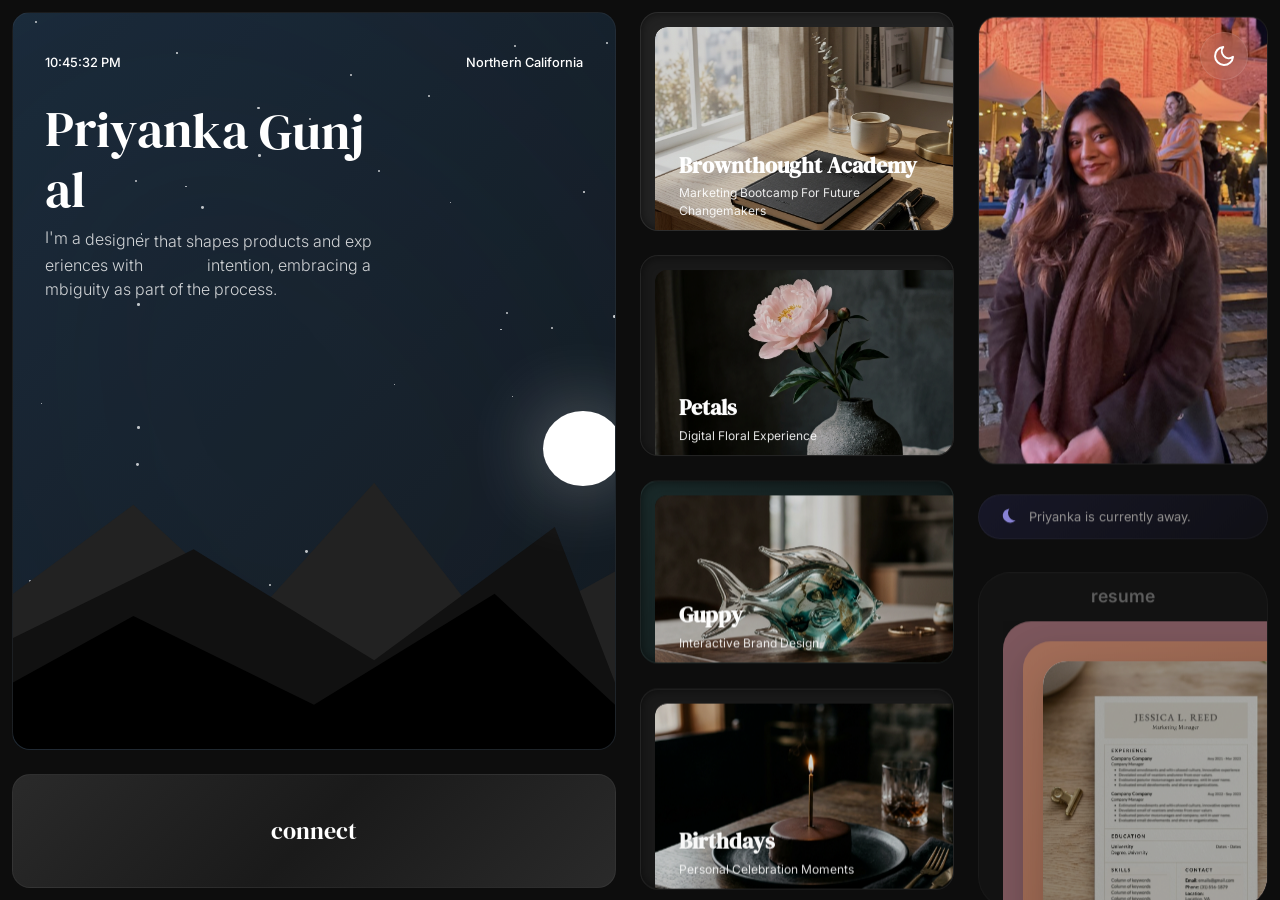
==== index.html @ b31a7aa4 "feat: redesign about and project pages with dynamic content and improved layout styling" ====
<!doctype html>
<html lang="en">
  <head>
    <meta charset="UTF-8" />
    <meta name="viewport" content="width=device-width, initial-scale=1.0" />
    <title>Priyanka Gunjal | Designer</title>
    <meta
      name="description"
      content="Personal portfolio of Priyanka Gunjal, a designer shaping products and experiences with intention."
    />
    <link rel="preconnect" href="https://fonts.googleapis.com" />
    <link rel="preconnect" href="https://fonts.gstatic.com" crossorigin />
    <link
      href="https://fonts.googleapis.com/css2?family=DM+Serif+Display&family=Inter:wght@300;400;500&display=swap"
      rel="stylesheet"
    />
    <link rel="stylesheet" href="style.css" />
  </head>
  <body>
    <div id="card-follower" class="card-follower"></div>

    <button class="theme-toggle" id="theme-toggle" aria-label="Toggle theme">
      <svg
        class="theme-icon-light"
        viewBox="0 0 24 24"
        width="24"
        height="24"
        stroke="currentColor"
        stroke-width="2"
        fill="none"
        stroke-linecap="round"
        stroke-linejoin="round"
      >
        <circle cx="12" cy="12" r="5"></circle>
        <line x1="12" y1="1" x2="12" y2="3"></line>
        <line x1="12" y1="21" x2="12" y2="23"></line>
        <line x1="4.22" y1="4.22" x2="5.64" y2="5.64"></line>
        <line x1="18.36" y1="18.36" x2="19.78" y2="19.78"></line>
        <line x1="1" y1="12" x2="3" y2="12"></line>
        <line x1="21" y1="12" x2="23" y2="12"></line>
        <line x1="4.22" y1="19.78" x2="5.64" y2="18.36"></line>
        <line x1="18.36" y1="5.64" x2="19.78" y2="4.22"></line>
      </svg>
      <svg
        class="theme-icon-dark"
        viewBox="0 0 24 24"
        width="24"
        height="24"
        stroke="currentColor"
        stroke-width="2"
        fill="none"
        stroke-linecap="round"
        stroke-linejoin="round"
      >
        <path d="M21 12.79A9 9 0 1 1 11.21 3 7 7 0 0 0 21 12.79z"></path>
      </svg>
    </button>

    <main class="container">
      <div class="portfolio-grid">
        <!-- Column 1: Hero & Connect -->
        <div class="column col-left">
          <div class="grid-card hero-card">
            <a href="about.html" class="full-card-overlay"></a>
            <div class="hero-top">
              <span id="live-clock" class="clock">00:00:00 AM</span>
              <span class="location">Northern California</span>
            </div>
            <div class="hero-body">
              <h1 class="name">Priyanka Gunjal</h1>
              <p class="tagline">
                I'm a designer that shapes products and experiences with
                intention, embracing ambiguity as part of the process.
              </p>
            </div>
            <div class="bt-starry-bg hero-stars-container"></div>
            <div class="hero-celestial"></div>
            <div class="hero-mountains">
              <svg viewBox="0 0 500 150" preserveAspectRatio="none">
                <!-- Back Layer -->
                <path class="mtn-layer mtn-back" d="M0,150 L0,80 L100,40 L200,90 L300,30 L400,100 L500,70 L500,150 Z" />
                <!-- Mid Layer -->
                <path class="mtn-layer mtn-mid" d="M0,150 L0,100 L150,60 L300,110 L450,50 L500,120 L500,150 Z" />
                <!-- Front Layer -->
                <path class="mtn-layer mtn-front" d="M0,150 L0,120 L100,90 L250,130 L400,80 L500,130 L500,150 Z" />
              </svg>
            </div>
          </div>
          <div class="grid-card connect-card">
            <a
              href="https://www.linkedin.com/in/priyanka"
              target="_blank"
              class="connect-inner"
            >
              <span class="connect-label">connect</span>
              <span
                class="connect-handle"
                data-text="linkedin.com/in/priyanka"
              ></span>
            </a>
          </div>
        </div>

        <!-- Column 2: Project Stack -->
        <div class="column col-mid">
          <div class="grid-card project-card brownthought">
            <a
              href="project.html?id=brownthought"
              class="full-card-overlay"
            ></a>
            <div class="bt-starry-bg"></div>
            <div class="bt-header">Brownthought &rarr;</div>
            <div class="bt-content-layer">
              <img
                src="brownthought_project_1777626039771.png"
                alt="Brownthought"
                class="bt-bg-img"
              />
              <div class="bt-main-box">
                <h2>Brownthought Academy</h2>
                <p>Marketing Bootcamp For Future Changemakers</p>
              </div>
            </div>
          </div>
          <div class="grid-card project-card petals">
            <a
              href="project.html?id=petals"
              class="full-card-overlay"
            ></a>
            <div class="petals-container"></div>
            <div class="bt-header">Petals &rarr;</div>
            <div class="bt-content-layer">
              <img
                src="petals_project_1777625690194.png"
                alt="Petals"
                class="bt-bg-img"
              />
              <div class="bt-main-box">
                <h2>Petals</h2>
                <p>Digital Floral Experience</p>
              </div>
            </div>
          </div>
          <div class="grid-card project-card guppy">
            <a
              href="project.html?id=guppy"
              class="full-card-overlay"
            ></a>
            <div class="bubbles-container"></div>
            <div class="bt-header">Guppy &rarr;</div>
            <div class="bt-content-layer">
              <img
                src="guppy_project_1777625717114.png"
                alt="Guppy"
                class="bt-bg-img"
              />
              <div class="bt-main-box">
                <h2>Guppy</h2>
                <p>Interactive Brand Design</p>
              </div>
            </div>
          </div>
          <div class="grid-card project-card birthdays">
            <a
              href="project.html?id=birthdays"
              class="full-card-overlay"
            ></a>
            <div class="bt-header">Birthdays &rarr;</div>
            <div class="bt-content-layer">
              <img
                src="birthday_project_1777625620296.png"
                alt="Birthdays"
                class="bt-bg-img"
              />
              <div class="bt-main-box">
                <h2>Birthdays</h2>
                <p>Personal Celebration Moments</p>
              </div>
            </div>
          </div>
        </div>

        <!-- Column 3: Image, Status, Resume -->
        <div class="column col-right">
          <div class="grid-card image-card">
            <img
              src="images/portrait.png"
              alt="Scenic View"
              class="scenic-img"
            />
          </div>
          <div class="grid-card status-card">
            <a href="mailto:example@gmail.com" class="full-card-overlay"></a>
            <div class="status-content">
              <span class="status-icon">
                <svg
                  viewBox="0 0 24 24"
                  width="20"
                  height="20"
                  fill="currentColor"
                >
                  <path
                    d="M12 3c.132 0 .263 0 .393.007a9 9 0 0 0 7.5 13.923 9 9 0 0 1-15.35-6.93A9 9 0 0 1 12 3z"
                  />
                </svg>
              </span>
              <div class="status-text-container">
                <span class="status-base">Priyanka is currently away.</span>
                <span class="status-reveal" data-text="Leave a message?"></span>
              </div>
            </div>
          </div>
          <div class="grid-card resume-card">
            <a
              href="resume.pdf"
              download="Priyanka_Resume.pdf"
              class="full-card-overlay"
            ></a>
            <div class="resume-header">
              <span class="resume-label"></span>
            </div>
            <div class="resume-stack">
              <div class="resume-layer layer-bg-1"></div>
              <div class="resume-layer layer-bg-2"></div>
              <div class="resume-layer layer-top">
                <img src="images/resume.png" alt="Resume" class="resume-img" />
              </div>
            </div>
          </div>
        </div>
      </div>
    </main>

    <!-- GSAP for animations -->
    <script src="https://cdnjs.cloudflare.com/ajax/libs/gsap/3.12.5/gsap.min.js"></script>
    <script src="script.js"></script>
  </body>
</html>
---- style.css ----
:root {
  --bg-color: #0d0d0d;
  --text-color: #f0ede6;
  --text-dark: #f0ede6;
  --accent-color: #d4b5b0;
  --card-bg: #161616;
  --font-serif: "DM Serif Display", serif;
  --font-sans: "Inter", sans-serif;
  --radius: 18px;
  --transition: all 0.4s cubic-bezier(0.23, 1, 0.32, 1);
  --gap: 1.5rem; /* Increased spacing */
  /* Dark Theme Hero Gradient (Architectural Deep Tones) */
  --hero-gradient: linear-gradient(
    135deg,
    #1b263b 0%,
    #0d1b2a 50%,
    #1b263b 100%
  );
}

body.light-theme {
  --bg-color: #ffffff;
  --text-color: #1a1a1a;
  --text-dark: #1a1a1a;
  --card-bg: #f8f8fa;
  --accent-color: #f2a17b;
  /* Light Theme Hero Gradient (Rose to Peach to Sand) */
  --hero-gradient: linear-gradient(
    135deg,
    #bc8e8e 0%,
    #f2a17b 50%,
    #f4d0a4 100%
  );
}

* {
  margin: 0;
  padding: 0;
  box-sizing: border-box;
}

body {
  background-color: var(--bg-color);
  color: var(--text-dark);
  font-family: var(--font-sans);
  line-height: 1.5;
  overflow: hidden;
  -webkit-font-smoothing: antialiased;
  height: 100vh;
  width: 100vw;
}

a {
  color: inherit;
  text-decoration: none;
}

.container {
  padding: 0.75rem; /* Reduced from 1rem */
  height: 100vh;
  width: 100vw;
  display: flex;
  justify-content: center;
  align-items: center;
  overflow: hidden;
}

/* Portfolio Grid */
.portfolio-grid {
  display: grid;
  grid-template-columns: 50fr 26fr 24fr; /* Optimized: 48% | 28% | 24% */
  gap: var(--gap);
  width: 100%;
  height: 100%;
}

.column {
  display: flex;
  flex-direction: column;
  gap: var(--gap);
  height: 100%;
  min-height: 0;
}

/* Grid Cards */
.grid-card {
  background-color: var(--card-bg);
  border-radius: var(--radius);
  overflow: hidden;
  position: relative;
  border: 1px solid rgba(255, 255, 255, 0.05);
  min-height: 0;
  transition:
    background-color 0.4s ease,
    border-color 0.4s ease;
  cursor: pointer; /* Signal interactivity by default */
}

body.light-theme .grid-card {
  border: 1px solid rgba(0, 0, 0, 0.05);
  box-shadow:
    0 20px 40px rgba(0, 0, 0, 0.04),
    0 1px 3px rgba(0, 0, 0, 0.02);
}

body.light-theme .connect-card {
  background: #2d3748 !important; /* Distinct dark architectural slate */
  border: 1px solid rgba(0, 0, 0, 0.05);
  box-shadow:
    0 20px 40px rgba(0, 0, 0, 0.1),
    0 1px 3px rgba(0, 0, 0, 0.05);
}

body.light-theme .connect-label,
body.light-theme .connect-handle {
  color: white; /* Contrast for the dark slate */
}

/* Column Left */
.col-left {
  display: grid;
  grid-template-rows: 5.2fr 0.8fr; /* Card 2 is now much sleeker */
}

.hero-card {
  background: linear-gradient(135deg, #1a2a3a 0%, #0d0d0d 50%, #1a2a3a 100%);
  background-size: 300% 300%;
  background-position: 0% 0%;
  position: relative;
  overflow: hidden;
  display: flex;
  flex-direction: column;
  justify-content: flex-start;
  color: white;
  transition: background-color 0.4s ease; /* Removed transform transition */
}

.hero-top {
  padding: 2.5rem 2rem 0 2rem;
}

.hero-body {
  padding: 2rem 2rem 2.5rem 2rem;
  position: relative;
  z-index: 20; /* Above mountains and stars */
  max-width: 65%; /* Ensure space for celestial body on the right */
}

.hero-card {
  cursor: default; /* Information only, not a link */
}

/* Advanced 6-Keyframe Smog Motion */
.hero-card::after {
  content: "";
  position: absolute;
  inset: -60%;
  background:
    radial-gradient(circle at 40% 40%, rgba(44, 62, 80, 0.2), transparent 50%),
    radial-gradient(circle at 60% 60%, rgba(52, 73, 94, 0.15), transparent 40%),
    radial-gradient(circle at 30% 70%, rgba(30, 60, 90, 0.1), transparent 50%);
  filter: blur(70px);
  opacity: 0.4;
  transition: opacity 1.2s ease;
  animation: advancedDrift 18s infinite linear;
  pointer-events: none;
  z-index: 0;
}

.hero-card:hover::after {
  opacity: 0.8;
}

/* ─── Hero Mountains ────────────────────────────────── */
.hero-mountains {
  position: absolute;
  bottom: 0 !important;
  left: 0;
  width: 100%;
  height: 48%;
  z-index: 50 !important; /* Above stars, below celestial */
  pointer-events: none;
  overflow: hidden;
  margin: 0;
  padding: 0;
}

.hero-mountains svg {
  width: 100%;
  height: 100%;
  display: block;
  margin: 0;
}

/* ─── Hero Celestial (Sun/Moon) ────────────────────── */
.hero-celestial {
  width: 80px;
  height: 80px;
  border-radius: 50%;
  position: absolute;
  right: -530px;
  top: 70px;
  background: #ff9f43 !important;
  box-shadow: 0 0 80px rgba(255, 159, 67, 0.8);
  transition: all 0.6s cubic-bezier(0.23, 1, 0.32, 1);
  z-index: 200 !important; /* Force to absolute top */
  pointer-events: none;
  display: block !important;
}

/* ─── Hero Stars (Dark Theme Only) ─────────────────── */
.hero-stars-container {
  opacity: 1 !important;
  z-index: 1; /* Background layer */
  transition: opacity 0.8s ease;
  pointer-events: none;
}

body.light-theme .hero-stars-container {
  opacity: 0 !important;
}

/* Force star dots to be visible in hero card */
.hero-card .star-dot {
  opacity: 0.8 !important;
  animation: smoothStarPulse var(--duration) infinite ease-in-out var(--delay) !important;
}

/* Moon state in Dark Theme (Default) */
body:not(.light-theme) .hero-celestial {
  background: #ffffff !important;
  box-shadow: 0 0 80px rgba(255, 255, 255, 0.4) !important;
}

/* Sun state in Light Theme */
body.light-theme .hero-celestial {
  background: #ff9f43;
  box-shadow: 0 0 40px rgba(255, 159, 67, 0.6);
}

/* Dark Theme Mountain Colors (Solid to block stars) */
.mtn-back {
  fill: #222222;
  opacity: 1;
}
.mtn-mid {
  fill: #111111;
  opacity: 1;
}
.mtn-front {
  fill: #000000;
  opacity: 1;
}

/* Light Theme Mountain Colors (Solid) */
body.light-theme .mtn-back {
  fill: #c09e9e;
  opacity: 1;
}
body.light-theme .mtn-mid {
  fill: #8a5a5a;
  opacity: 1;
}
body.light-theme .mtn-front {
  fill: #4a2d2d;
  opacity: 1;
}

.hero-body {
  position: relative;
  z-index: 5; /* Above mountains */
}

@keyframes advancedDrift {
  0% {
    transform: translate(0, 0) rotate(0deg) scale(1);
  }
  16% {
    transform: translate(5%, -5%) rotate(2deg) scale(1.05);
  }
  33% {
    transform: translate(-3%, 7%) rotate(-1deg) scale(1.1);
  }
  50% {
    transform: translate(7%, 3%) rotate(4deg) scale(1.02);
  }
  66% {
    transform: translate(-5%, -2%) rotate(1deg) scale(1.08);
  }
  83% {
    transform: translate(2%, -8%) rotate(-3deg) scale(1.03);
  }
  100% {
    transform: translate(0, 0) rotate(0deg) scale(1);
  }
}

.hero-card > * {
  position: relative;
  z-index: 2;
}

.hero-top {
  display: flex;
  justify-content: space-between;
  font-size: 0.8rem; /* Reduced from 0.9rem */
  font-weight: 500;
}

.name {
  font-family: var(--font-serif);
  font-size: 3.2rem; /* Reduced from 4.5rem */
  line-height: 1.1;
  margin-bottom: 0.75rem;
  font-weight: 400;
}

.tagline {
  font-size: 1rem; /* Reduced from 1.2rem */
  max-width: 400px;
  opacity: 0.8;
  font-weight: 300;
}

.connect-card {
  background: linear-gradient(135deg, #2a2a2a 0%, #1a1a1a 50%, #2a2a2a 100%);
  position: relative;
  overflow: hidden;
  display: flex;
  align-items: center;
  justify-content: center;
  border: 1px solid rgba(255, 255, 255, 0.05);
  transition: background-color 0.4s ease;
}

.connect-inner {
  width: 100%;
  height: 100%;
  display: flex;
  align-items: center;
  justify-content: center;
  position: relative;
}

.connect-label {
  font-family: var(--font-serif);
  font-size: 1.5rem;
  color: white;
  transition:
    opacity 0.3s ease,
    transform 0.3s ease;
  position: absolute;
}

.connect-card:hover .connect-label {
  opacity: 0;
  transform: translateY(-10px);
}

.connect-handle {
  font-family: var(--font-sans);
  font-size: 0.95rem;
  color: #a29bfe; /* Lavender Blue for handle */
  letter-spacing: 0.02em;
  white-space: nowrap;
  overflow: hidden;
  border-right: 2px solid transparent; /* Typewriter cursor */
  opacity: 0;
  transition: opacity 0.3s ease;
}

.connect-card:hover .connect-handle {
  opacity: 1;
  border-right-color: #a29bfe;
}

/* Light Smog Layer for Card 2 */
.connect-card::after {
  content: "";
  position: absolute;
  inset: -60%;
  background:
    radial-gradient(
      circle at 40% 40%,
      rgba(212, 181, 176, 0.15),
      transparent 50%
    ),
    radial-gradient(
      circle at 60% 60%,
      rgba(240, 237, 230, 0.1),
      transparent 40%
    ),
    radial-gradient(
      circle at 30% 70%,
      rgba(255, 255, 255, 0.05),
      transparent 50%
    );
  filter: blur(60px);
  opacity: 0;
  transition: opacity 1s ease;
  animation: advancedDrift 15s infinite linear;
  pointer-events: none;
  z-index: 0;
}

.connect-card:hover::after {
  opacity: 1;
}

.connect-inner {
  font-size: 1.8rem; /* Reduced from 2.5rem */
  font-family: var(--font-serif);
  color: var(--text-color);
  width: 100%;
  height: 100%;
  display: flex;
  align-items: center;
  justify-content: center;
}

/* Column Mid */
.col-mid {
  display: grid;
  grid-template-rows: 1.2fr 1.1fr 1fr 1.1fr;
}

/* Unified Project Card Styles (Col Mid) */
.project-card {
  background: #222; /* More visible frame color */
  position: relative;
  overflow: hidden;
  cursor: pointer;
  perspective: 1000px;
  box-shadow: inset 0 0 10px rgba(0, 0, 0, 0.5); /* Define the edge of the frame */
}

.bt-starry-bg {
  position: absolute;
  inset: 0;
  z-index: 0;
  opacity: 0;
  transition: opacity 0.5s ease;
  overflow: hidden;
  pointer-events: none;
}

.project-card:hover .bt-starry-bg {
  opacity: 1;
}

/* Individual Star Dots (Generated by JS) */
.star-dot {
  position: absolute;
  background: #ffffff;
  border-radius: 50%;
  opacity: 0;
  filter: blur(0.2px); /* Slight softness for smoothness */
}

/* Smooth Blinking Animation - Only for Brownthought (Card 3) */
.brownthought:hover .star-dot {
  animation: smoothStarPulse var(--duration) infinite ease-in-out var(--delay);
}

@keyframes smoothStarPulse {
  0%,
  100% {
    opacity: 0.1;
    transform: scale(0.8);
  }
  50% {
    opacity: 1;
    transform: scale(1.1);
  }
}

.bt-header {
  position: absolute;
  top: 1rem;
  left: 1.25rem;
  font-size: 1rem;
  font-weight: 500;
  color: white;
  z-index: 1;
  transition: all 0.4s ease;
}

.bt-content-layer {
  position: absolute;
  inset: 0; /* Touch all edges initially */
  width: 100%;
  height: 100%;
  z-index: 2;
  transition: transform 0.6s cubic-bezier(0.23, 1, 0.32, 1);
  display: flex;
  flex-direction: column;
  justify-content: flex-end;
  align-items: flex-start;
  padding: 1.5rem;
  /* Specific Diagonal Radius: Reduced to match new global radius and offset */
  border-top-left-radius: 12px;
  border-bottom-right-radius: 12px;
  border-top-right-radius: 0;
  border-bottom-left-radius: 0;
  transform-origin: left top;
  background: #1a140f; /* Fallback */
  overflow: hidden;
  /* Normal state: Shifted down and right so only Top and Left background is visible */
  transform: translate(14px, 14px);
}

.bt-bg-img {
  position: absolute;
  inset: 0;
  width: 100%;
  height: 100%;
  object-fit: cover;
  filter: brightness(0.85);
  z-index: -1;
  transition: transform 0.8s ease;
  border-radius: inherit; /* Matches Inner Card Radius */
}

.birthdays {
  background: url("birthday_project_1777625620296.png") center/cover no-repeat;
  transition: background 0.4s ease;
}

.birthdays:hover {
  background: #d0d8e8; /* Light solid color on hover for the exposed frame */
}

.birthdays .bt-content-layer {
  background: transparent; /* Keep image visible always */
  transition: transform 0.6s cubic-bezier(0.23, 1, 0.32, 1);
}

.birthdays:hover .bt-bg-img {
  opacity: 1; /* Ensure image stays visible on hover */
}

/* Card 4: Falling Petals Container */
.petals-container {
  position: absolute;
  inset: 0;
  z-index: 1;
  pointer-events: none;
  opacity: 0;
  transition: opacity 0.5s ease;
  overflow: hidden;
}

.petals:hover .petals-container {
  opacity: 1;
}

.petal {
  position: absolute;
  background: #ffb7c5; /* Sakura Pink */
  border-radius: 150% 0 150% 0; /* Petal shape */
  opacity: 0.8;
  animation: petalFall linear infinite;
}

@keyframes petalFall {
  0% {
    transform: translateY(-20px) rotate(0deg);
    opacity: 0;
  }
  10% {
    opacity: 0.8;
  }
  90% {
    opacity: 0.8;
  }
  100% {
    transform: translateY(350px) rotate(360deg);
    opacity: 0;
  }
}

/* Card 5: Bubble Pop Container */
.bubbles-container {
  position: absolute;
  inset: 0;
  z-index: 1;
  pointer-events: none;
  opacity: 0;
  transition: opacity 0.5s ease;
  overflow: hidden;
}

.guppy:hover .bubbles-container {
  opacity: 1;
}

.bubble {
  position: absolute;
  background: rgba(255, 255, 255, 0.95); /* Solid Bubbles */
  border: 1px solid rgba(255, 255, 255, 1);
  border-radius: 50%;
  box-shadow: 0 0 10px rgba(255, 255, 255, 0.3);
  animation: bubbleRise linear infinite;
}

@keyframes bubbleRise {
  0% {
    transform: translateY(110%) scale(0.5);
    opacity: 0;
  }
  20% {
    opacity: 0.6;
  }
  80% {
    opacity: 0.6;
  }
  100% {
    transform: translateY(-20%) scale(1.2);
    opacity: 0;
  }
}

.bt-main-box h2 {
  font-family: var(--font-serif);
  font-size: 1.4rem;
  line-height: 1.2;
  margin-bottom: 0.3rem;
  color: white;
  font-weight: 600;
}

.bt-main-box p {
  font-size: 0.75rem;
  opacity: 0.9;
  color: white;
  font-weight: 400;
}

/* Hover Slide-Tilt Reveal (Floating Inner Card) */
.project-card:hover .bt-content-layer {
  transform: translate(12px, 35%) rotate(-5deg);
  box-shadow: -10px -10px 40px rgba(0, 0, 0, 0.4);
}

.project-card:hover .bt-bg-img {
  filter: brightness(0.9); /* Keep brightness change, remove scale */
}

.guppy {
  background: linear-gradient(135deg, #1a2a2a 0%, #0d0d0d 50%, #1a2a2a 100%);
  background-size: 300% 300%;
  background-position: 0% 0%;
  position: relative;
  overflow: hidden;
  display: flex;
  align-items: center;
  justify-content: center;
  padding: 2rem;
  transition: background-position 1s cubic-bezier(0.4, 0, 0.2, 1);
}

.guppy:hover {
  background-position: 100% 100%;
}

/* Teal/Sage Smog Layer for Card 5 */
.guppy::after {
  content: "";
  position: absolute;
  inset: -60%;
  background:
    radial-gradient(
      circle at 40% 40%,
      rgba(100, 200, 180, 0.15),
      transparent 50%
    ),
    radial-gradient(
      circle at 60% 60%,
      rgba(150, 180, 160, 0.1),
      transparent 40%
    ),
    radial-gradient(
      circle at 30% 70%,
      rgba(80, 150, 140, 0.08),
      transparent 50%
    );
  filter: blur(65px);
  opacity: 0;
  transition: opacity 1s ease;
  animation: advancedDrift 20s infinite linear reverse; /* Reverse for variety */
  pointer-events: none;
  z-index: 0;
}

.guppy:hover::after {
  opacity: 1;
}

.guppy-content {
  position: relative;
  z-index: 2;
}

.guppy-content {
  text-align: center;
  color: var(--text-color);
}

.guppy-icon svg {
  width: 40px;
  height: 40px;
  margin-bottom: 0.5rem;
}

/* Column Right */
.col-right {
  display: grid;
  grid-template-rows: 4fr 0.4fr 3fr; /* Reduced from 0.8fr */
}

.image-card img {
  width: 100%;
  height: 100%;
  object-fit: cover;
}

.image-card {
  cursor: default; /* Portrait card is purely visual */
}

.status-card {
  background: linear-gradient(135deg, #1a1a2e 0%, #0d0d0d 50%, #1a1a2e 100%);
  background-size: 300% 300%;
  background-position: 0% 0%;
  position: relative;
  overflow: hidden;
  display: flex;
  align-items: center;
  padding: 0 1.25rem; /* Slightly reduced padding */
  color: var(--text-color);
  transition: background-position 1s cubic-bezier(0.4, 0, 0.2, 1);
  border-radius: 40px !important; /* Increased border radius */
}

.status-card:hover {
  background-position: 100% 100%;
}

/* Purple Smog Layer for Card 8 */
.status-card::after {
  content: "";
  position: absolute;
  inset: -60%;
  background:
    radial-gradient(
      circle at 40% 40%,
      rgba(138, 43, 226, 0.12),
      transparent 50%
    ),
    radial-gradient(
      circle at 60% 60%,
      rgba(147, 112, 219, 0.08),
      transparent 40%
    );
  filter: blur(60px);
  opacity: 0;
  transition: opacity 1s ease;
  animation: advancedDrift 18s infinite linear;
  pointer-events: none;
  z-index: 0;
}

.status-card:hover::after {
  opacity: 1;
}

.status-content {
  position: relative;
  z-index: 2;
  display: flex;
  align-items: center;
  gap: 0.6rem; /* Reduced gap */
  font-size: 0.8rem; /* Reduced from 0.9rem */
  color: var(--text-color);
  white-space: nowrap; /* Force one line */
  overflow: hidden;
}

.status-icon {
  display: flex;
  align-items: center;
  color: #a29bfe; /* Lavender Blue */
  transition:
    transform 0.4s ease,
    filter 0.4s ease;
}

.status-card:hover .status-icon {
  transform: scale(1.1) rotate(-10deg);
  filter: drop-shadow(0 0 8px rgba(162, 155, 254, 0.6));
}

.status-text-container {
  display: flex;
  align-items: center;
  gap: 0.3rem; /* Reduced gap */
  white-space: nowrap;
}

.status-base {
  opacity: 0.7;
}

.status-reveal {
  color: #a29bfe;
  font-weight: 500;
  min-width: 0;
  white-space: nowrap;
  overflow: hidden;
  border-right: 2px solid transparent; /* Typewriter cursor */
}

.status-card:hover .status-reveal {
  border-right-color: #a29bfe;
}

.resume-card {
  background: var(--card-bg);
  padding: 0; /* Clear padding for precise absolute placement */
  display: flex;
  flex-direction: column;
  overflow: hidden;
  transition: background 0.4s ease;
  position: relative;
  border-radius: 32px; /* Large outer radius from reference */
}

.resume-card:hover {
  background: #1a1a1a;
}

.resume-header {
  width: 100%;
  padding-top: 0.6rem; /* Reduced from 1.5rem */
  text-align: center;
  font-size: 1.1rem;
  font-family: var(--font-sans);
  color: #888;
  font-weight: 600;
  height: 3rem; /* Reduced from 4rem */
  display: flex;
  justify-content: center;
  align-items: flex-start;
  position: relative;
  z-index: 10;
}

.resume-label::after {
  content: "resume";
  transition: all 0.3s ease;
}

.resume-card:hover .resume-label::after {
  content: "see it here";
  color: #888;
}

.resume-stack {
  position: absolute;
  inset: 3rem 0 0 1.5rem; /* Revealed Top and Left frame adjusted for header */
  overflow: hidden; /* STRICT: Clip layers for perfect right/bottom alignment */
}

.resume-layer {
  position: absolute;
  top: 0;
  left: 0;
  width: 100%;
  height: 100%;
  transition: all 0.6s cubic-bezier(0.23, 1, 0.32, 1);
  box-shadow: 0 10px 30px rgba(0, 0, 0, 0.15);
}

.layer-bg-1 {
  background: #b67d86;
  z-index: 1;
  border-top-left-radius: 28px;
  transform: translate(0, 0);
}

.layer-bg-2 {
  background: linear-gradient(135deg, #f0a080, #d48a6a);
  z-index: 2;
  border-top-left-radius: 28px;
  transform: translate(20px, 20px);
}

.layer-top {
  background: white;
  z-index: 3;
  border-top-left-radius: 24px; /* Slightly smaller radius for nesting */
  transform: translate(40px, 40px);
  overflow: hidden;
}

/* Match architectural shift on hover while maintaining right-flush alignment */
.resume-card:hover .layer-bg-1 {
  transform: translate(0px, 0px);
}
.resume-card:hover .layer-bg-2 {
  transform: translate(10px, 10px);
}
.resume-card:hover .layer-top {
  transform: translate(20px, 20px);
}

.resume-img {
  width: 100%;
  height: 100%;
  object-fit: cover;
  object-position: top center; /* Ensure header of resume is visible */
  border-radius: inherit;
}

/* Responsive */
@media (max-width: 1024px) {
  .portfolio-grid {
    grid-template-columns: 1.5fr 1fr;
  }
  .right-col {
    grid-column: span 2;
    flex-direction: row;
  }
  .status-card,
  .resume-card {
    flex: 1;
  }
}

@media (max-width: 768px) {
  .container {
    padding: 1rem;
  }
  .portfolio-grid {
    grid-template-columns: 1fr;
    height: auto;
    display: flex;
    flex-direction: column;
  }
  .hero-card {
    padding: 2rem;
  }
  .name {
    font-size: 3rem;
  }
  .hero-content {
    flex-direction: column;
    align-items: flex-start;
  }
  .portrait-container {
    width: 120px;
    height: 160px;
  }
  .middle-col,
  .right-col {
    flex-direction: column;
  }
  .project-card {
    height: 300px;
  }
}

/* Theme Toggle Button */
.theme-toggle {
  position: fixed;
  top: 2rem;
  right: 2rem;
  width: 48px;
  height: 48px;
  border-radius: 50%;
  background: rgba(255, 255, 255, 0.05);
  border: 1px solid rgba(255, 255, 255, 0.1);
  color: white;
  cursor: pointer;
  display: flex;
  justify-content: center;
  align-items: center;
  z-index: 1000;
  transition: all 0.3s ease;
  backdrop-filter: blur(10px);
}

.theme-toggle:hover {
  background: rgba(255, 255, 255, 0.1);
  transform: scale(1.05);
}

.theme-icon-light {
  display: none;
}
.theme-icon-dark {
  display: block;
}

body.light-theme .theme-toggle {
  background: rgba(0, 0, 0, 0.05);
  border: 1px solid rgba(0, 0, 0, 0.1);
  color: #1d1d1f;
}

body.light-theme .theme-icon-light {
  display: block;
}
body.light-theme .theme-icon-dark {
  display: none;
}

.brownthought .project-overlay {
  top: 1.5rem;
  left: 1.5rem;
}

.petals {
  background: #1a1a1a;
  display: flex;
  align-items: center;
  justify-content: center;
}

.birthdays {
  background: #1a1a1a;
}

.resume-body {
  flex: 1;
  overflow: hidden;
  display: flex;
  justify-content: center;
}

/* ─── Card Background Animations ─────────────────────── */

/* Each card type gets its own hover glow gradient */
.grid-card {
  --glow-opacity: 0;
  will-change: transform;
}

.hero-card:hover {
  --hg: rgba(212, 181, 176, 0.12);
}
.connect-card:hover {
  --hg: rgba(255, 255, 255, 0.08);
}
.brownthought:hover {
  --hg: rgba(190, 150, 100, 0.15);
}
.petals:hover {
  --hg: rgba(255, 180, 180, 0.12);
}
.guppy:hover {
  --hg: rgba(100, 200, 180, 0.12);
}
.birthdays:hover {
  --hg: rgba(150, 180, 255, 0.12);
}
.image-card:hover {
  --hg: rgba(255, 220, 180, 0.1);
}
.status-card:hover {
  --hg: rgba(76, 175, 80, 0.15);
}
.resume-card:hover {
  --hg: rgba(240, 237, 230, 0.08);
}

.grid-card::before {
  content: "";
  position: absolute;
  inset: 0;
  background: radial-gradient(
    circle at var(--mx, 50%) var(--my, 50%),
    var(--hg, rgba(255, 255, 255, 0.08)),
    transparent 65%
  );
  opacity: var(--glow-opacity);
  pointer-events: none;
  z-index: 1;
  transition: opacity 0.4s ease;
  border-radius: inherit;
}

/* Shimmer sweep overlay */
.card-shimmer {
  position: absolute;
  inset: 0;
  background: linear-gradient(
    105deg,
    transparent 30%,
    rgba(255, 255, 255, 0.06) 50%,
    transparent 70%
  );
  pointer-events: none;
  z-index: 2;
  border-radius: inherit;
  opacity: 0;
}

/* Ripple container */
.card-ripple {
  position: absolute;
  inset: 0;
  pointer-events: none;
  z-index: 3;
  overflow: hidden;
  border-radius: inherit;
}

.ripple-dot {
  position: absolute;
  width: 40px;
  height: 40px;
  background: rgba(255, 255, 255, 0.12);
  border-radius: 50%;
  transform: translate(-50%, -50%) scale(0);
  pointer-events: none;
}

/* Pulse glow on connect card hover */
.connect-card:hover .connect-inner {
  animation: pulse-glow 2s ease-in-out infinite;
}

@keyframes pulse-glow {
  0%,
  100% {
    text-shadow: 0 0 0px rgba(240, 237, 230, 0);
  }
  50% {
    text-shadow: 0 0 24px rgba(240, 237, 230, 0.4);
  }
}

/* Status dot pulse */
.status-dot {
  animation: status-pulse 2s ease-in-out infinite;
}

@keyframes status-pulse {
  0%,
  100% {
    box-shadow: 0 0 0 0 rgba(76, 175, 80, 0.4);
  }
  50% {
    box-shadow: 0 0 0 6px rgba(76, 175, 80, 0);
  }
}

/* Make sure project images have their own overlay layer */
.project-card > img {
  z-index: 0;
  position: relative;
  transition:
    transform 0.5s ease,
    filter 0.5s ease;
}

.project-card:hover > img {
  filter: brightness(0.7);
}

.project-overlay {
  z-index: 4;
  transition:
    opacity 0.3s ease,
    transform 0.3s ease;
}

/* ─────────────────────────────────────────────────────────
   LIGHT THEME OVERRIDES (Cards 1, 2, 3, 4, 5, 6, 8, 9)
   ───────────────────────────────────────────────────────── */

body.light-theme .hero-card {
  background: var(--hero-gradient); /* Restored Vibrant Blue-to-Orange */
  color: white; /* Contrast for the gradient */
  border: 1px solid rgba(0, 0, 0, 0.05);
  box-shadow:
    0 20px 40px rgba(0, 0, 0, 0.1),
    0 1px 3px rgba(0, 0, 0, 0.05);
}

body.light-theme .hero-card h1,
body.light-theme .hero-card p,
body.light-theme .hero-card .clock,
body.light-theme .hero-card .location {
  color: white;
}

body.light-theme .connect-card {
  background: #2d3748 !important; /* Distinct dark architectural slate */
  border: 1px solid rgba(0, 0, 0, 0.05);
  box-shadow:
    0 20px 40px rgba(0, 0, 0, 0.1),
    0 1px 3px rgba(0, 0, 0, 0.05);
}

body.light-theme .connect-label,
body.light-theme .connect-handle {
  color: white;
}

/* Card 3: Brownthought */
body.light-theme .brownthought {
  background-color: #f5f5f7 !important;
  box-shadow:
    0 20px 40px rgba(0, 0, 0, 0.04),
    0 1px 3px rgba(0, 0, 0, 0.02);
}
body.light-theme .brownthought:hover {
  background-color: #4c2d2a !important;
}

/* Card 4: Petals */
body.light-theme .petals {
  background-color: #f5f5f7 !important;
  box-shadow:
    0 20px 40px rgba(0, 0, 0, 0.04),
    0 1px 3px rgba(0, 0, 0, 0.02);
}
body.light-theme .petals:hover {
  background-color: #093826 !important;
}

/* Card 5: Guppy */
body.light-theme .guppy {
  background-color: #f5f5f7 !important;
  box-shadow:
    0 20px 40px rgba(0, 0, 0, 0.04),
    0 1px 3px rgba(0, 0, 0, 0.02);
}
body.light-theme .guppy:hover {
  background-color: #005bb2 !important;
}

/* Card 6: Birthdays */
body.light-theme .birthdays {
  background-color: #f5f5f7 !important;
  box-shadow:
    0 20px 40px rgba(0, 0, 0, 0.04),
    0 1px 3px rgba(0, 0, 0, 0.02);
}
body.light-theme .birthdays:hover {
  background-color: #7f9b4e !important;
}

body.light-theme .project-card {
  background: #f5f5f7;
  border: 1px solid rgba(0, 0, 0, 0.08);
}

body.light-theme .bt-header {
  color: #1a1a1a;
  background: rgba(255, 255, 255, 0.9);
  border-bottom: 1px solid rgba(0, 0, 0, 0.05);
}

body.light-theme .bt-main-box {
  background: rgba(255, 255, 255, 0.95);
  border: 1px solid rgba(0, 0, 0, 0.05);
}

body.light-theme .bt-main-box h2 {
  color: #1a1a1a;
}

body.light-theme .bt-main-box p {
  color: #666;
}

body.light-theme .status-card {
  background: #f0f0f5;
  color: #1a1a1a;
}

body.light-theme .status-base {
  color: #1a1a1a;
}

body.light-theme .status-reveal::after {
  color: #0071e3; /* Blue highlight in light mode */
}

body.light-theme .resume-card {
  background: #f8f8fa;
}

body.light-theme .resume-header {
  color: #1a1a1a;
}

.hero-card .full-card-overlay,
.image-card .full-card-overlay {
  cursor: none !important;
}

.full-card-overlay {
  position: absolute;
  inset: 0;
  z-index: 20;
  text-decoration: none;
  background: transparent;
}

/* ─── Contextual Follower ────────────────────────────── */
.card-follower {
  position: fixed;
  top: 0;
  left: 0;
  pointer-events: none;
  z-index: 1000;
  opacity: 0;
  transform: translate(-50%, -50%) scale(0.5);
  transition:
    opacity 0.3s cubic-bezier(0.23, 1, 0.32, 1),
    transform 0.4s cubic-bezier(0.23, 1, 0.32, 1);
  display: flex;
  align-items: center;
  justify-content: center;
}

.card-follower.active {
  opacity: 1;
  transform: translate(-50%, -50%) scale(1);
}

.hero-card,
.image-card {
  cursor: none !important; /* Hide native cursor for contextual followers */
}

.about-pill {
  background: rgba(255, 255, 255, 0.95);
  color: #1a1a1a;
  padding: 1.5rem 3.5rem; /* Massive size for impact */
  border-radius: 60px;
  font-family: var(--font-sans);
  font-size: 1.4rem; /* Significantly larger font */
  font-weight: 700;
  white-space: nowrap;
  box-shadow: 0 20px 50px rgba(0, 0, 0, 0.25);
  backdrop-filter: blur(15px);
  border: 1px solid rgba(255, 255, 255, 0.4);
  letter-spacing: 0.03em;
  text-transform: uppercase; /* Editorial feel */
}

.cloud-cursor {
  filter: drop-shadow(0 10px 20px rgba(0, 0, 0, 0.2));
}

body.light-theme .about-pill {
  background: rgba(26, 26, 26, 0.9);
  color: white;
}

/* Ensure project overlays remain legible */
body.light-theme .project-overlay {
  color: #1a1a1a;
  text-shadow: none;
}
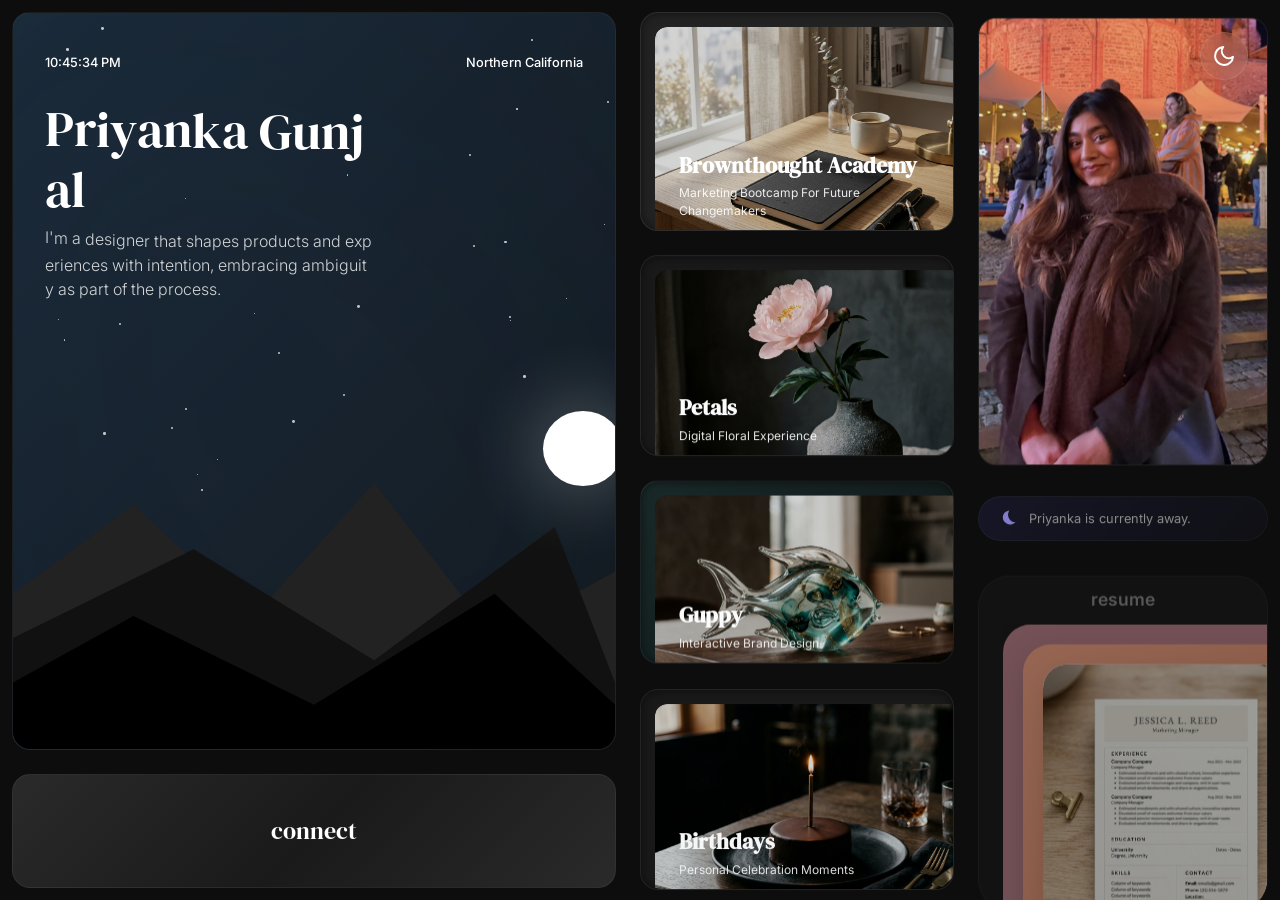
==== commit 86ec531b: "style: reformat SVG paths and project card links for improved readability" ====
--- a/index.html
+++ b/index.html
@@ -70,7 +70,7 @@
               <h1 class="name">Priyanka Gunjal</h1>
               <p class="tagline">
                 I'm a designer that shapes products and experiences with
-                intention, embracing ambiguity as part of the process.
+ intention, embracing ambiguity as part of the process.
               </p>
             </div>
             <div class="bt-starry-bg hero-stars-container"></div>
@@ -78,11 +78,20 @@
             <div class="hero-mountains">
               <svg viewBox="0 0 500 150" preserveAspectRatio="none">
                 <!-- Back Layer -->
-                <path class="mtn-layer mtn-back" d="M0,150 L0,80 L100,40 L200,90 L300,30 L400,100 L500,70 L500,150 Z" />
+                <path
+                  class="mtn-layer mtn-back"
+                  d="M0,150 L0,80 L100,40 L200,90 L300,30 L400,100 L500,70 L500,150 Z"
+                />
                 <!-- Mid Layer -->
-                <path class="mtn-layer mtn-mid" d="M0,150 L0,100 L150,60 L300,110 L450,50 L500,120 L500,150 Z" />
+                <path
+                  class="mtn-layer mtn-mid"
+                  d="M0,150 L0,100 L150,60 L300,110 L450,50 L500,120 L500,150 Z"
+                />
                 <!-- Front Layer -->
-                <path class="mtn-layer mtn-front" d="M0,150 L0,120 L100,90 L250,130 L400,80 L500,130 L500,150 Z" />
+                <path
+                  class="mtn-layer mtn-front"
+                  d="M0,150 L0,120 L100,90 L250,130 L400,80 L500,130 L500,150 Z"
+                />
               </svg>
             </div>
           </div>
@@ -123,10 +132,7 @@
             </div>
           </div>
           <div class="grid-card project-card petals">
-            <a
-              href="project.html?id=petals"
-              class="full-card-overlay"
-            ></a>
+            <a href="project.html?id=petals" class="full-card-overlay"></a>
             <div class="petals-container"></div>
             <div class="bt-header">Petals &rarr;</div>
             <div class="bt-content-layer">
@@ -142,10 +148,7 @@
             </div>
           </div>
           <div class="grid-card project-card guppy">
-            <a
-              href="project.html?id=guppy"
-              class="full-card-overlay"
-            ></a>
+            <a href="project.html?id=guppy" class="full-card-overlay"></a>
             <div class="bubbles-container"></div>
             <div class="bt-header">Guppy &rarr;</div>
             <div class="bt-content-layer">
@@ -161,10 +164,7 @@
             </div>
           </div>
           <div class="grid-card project-card birthdays">
-            <a
-              href="project.html?id=birthdays"
-              class="full-card-overlay"
-            ></a>
+            <a href="project.html?id=birthdays" class="full-card-overlay"></a>
             <div class="bt-header">Birthdays &rarr;</div>
             <div class="bt-content-layer">
               <img
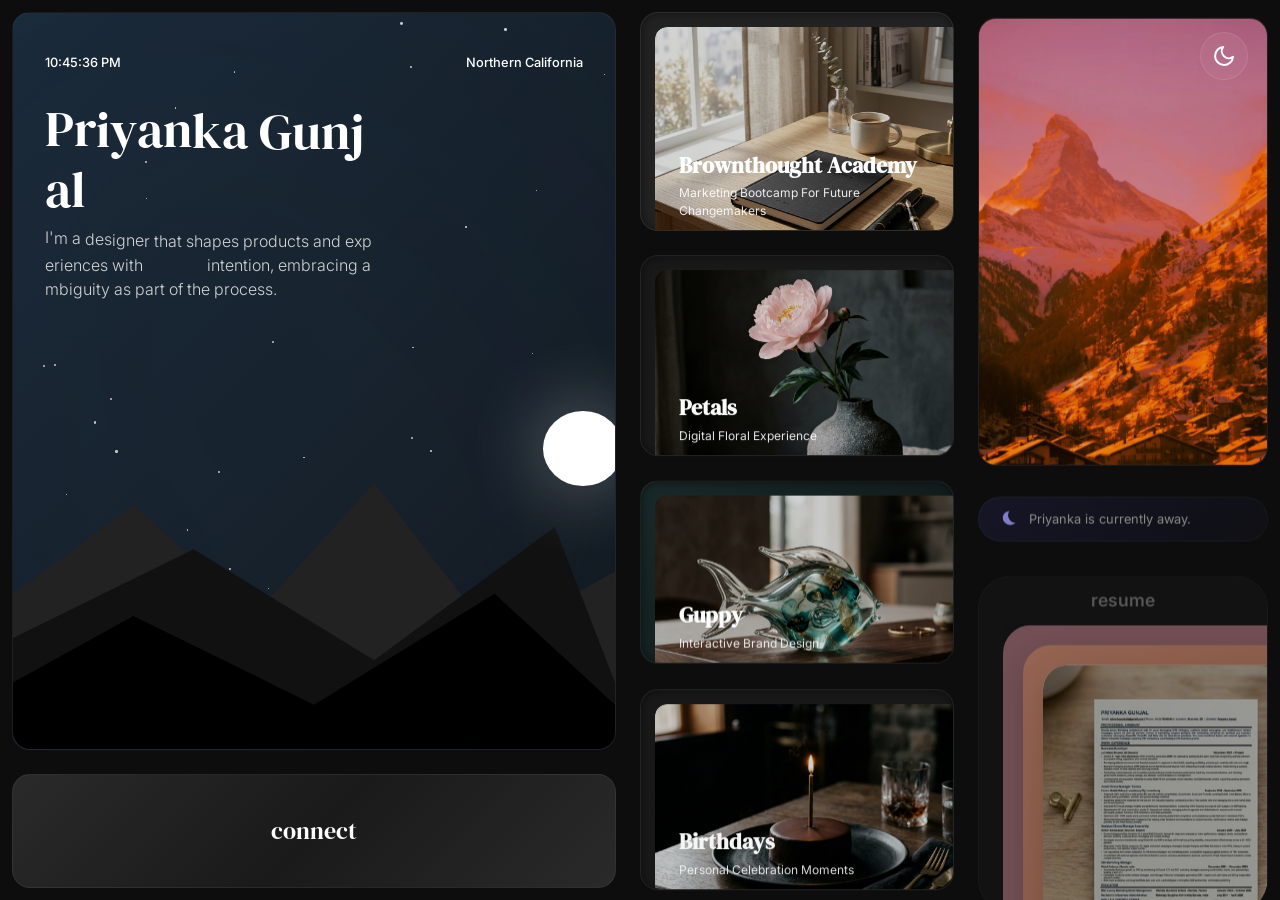
==== commit d9371e21: "feat: add about page and assets, and update project image paths" ====
--- a/index.html
+++ b/index.html
@@ -70,7 +70,7 @@
               <h1 class="name">Priyanka Gunjal</h1>
               <p class="tagline">
                 I'm a designer that shapes products and experiences with
- intention, embracing ambiguity as part of the process.
+                intention, embracing ambiguity as part of the process.
               </p>
             </div>
             <div class="bt-starry-bg hero-stars-container"></div>
@@ -121,7 +121,7 @@
             <div class="bt-header">Brownthought &rarr;</div>
             <div class="bt-content-layer">
               <img
-                src="brownthought_project_1777626039771.png"
+                src="images/brownthought_project_1777626039771.png"
                 alt="Brownthought"
                 class="bt-bg-img"
               />
@@ -137,7 +137,7 @@
             <div class="bt-header">Petals &rarr;</div>
             <div class="bt-content-layer">
               <img
-                src="petals_project_1777625690194.png"
+                src="images/petals_project_1777625690194.png"
                 alt="Petals"
                 class="bt-bg-img"
               />
@@ -153,7 +153,7 @@
             <div class="bt-header">Guppy &rarr;</div>
             <div class="bt-content-layer">
               <img
-                src="guppy_project_1777625717114.png"
+                src="images/guppy_project_1777625717114.png"
                 alt="Guppy"
                 class="bt-bg-img"
               />
@@ -168,7 +168,7 @@
             <div class="bt-header">Birthdays &rarr;</div>
             <div class="bt-content-layer">
               <img
-                src="birthday_project_1777625620296.png"
+                src="images/birthday_project_1777625620296.png"
                 alt="Birthdays"
                 class="bt-bg-img"
               />
@@ -184,7 +184,7 @@
         <div class="column col-right">
           <div class="grid-card image-card">
             <img
-              src="images/portrait.png"
+              src="images/portrait.jpeg"
               alt="Scenic View"
               class="scenic-img"
             />
@@ -212,8 +212,8 @@
           </div>
           <div class="grid-card resume-card">
             <a
-              href="resume.pdf"
-              download="Priyanka_Resume.pdf"
+              href="resume/PriyankaGunjal.CV_.docx.pdf"
+              download="PriyankaGunjal.CV_.pdf"
               class="full-card-overlay"
             ></a>
             <div class="resume-header">
@@ -223,7 +223,7 @@
               <div class="resume-layer layer-bg-1"></div>
               <div class="resume-layer layer-bg-2"></div>
               <div class="resume-layer layer-top">
-                <img src="images/resume.png" alt="Resume" class="resume-img" />
+                <img src="images/resume.jpeg" alt="Resume" class="resume-img" />
               </div>
             </div>
           </div>
--- a/style.css
+++ b/style.css
@@ -522,7 +522,7 @@
 }
 
 .birthdays {
-  background: url("birthday_project_1777625620296.png") center/cover no-repeat;
+  background: url("images/birthday_project_1777625620296.png") center/cover no-repeat;
   transition: background 0.4s ease;
 }
 
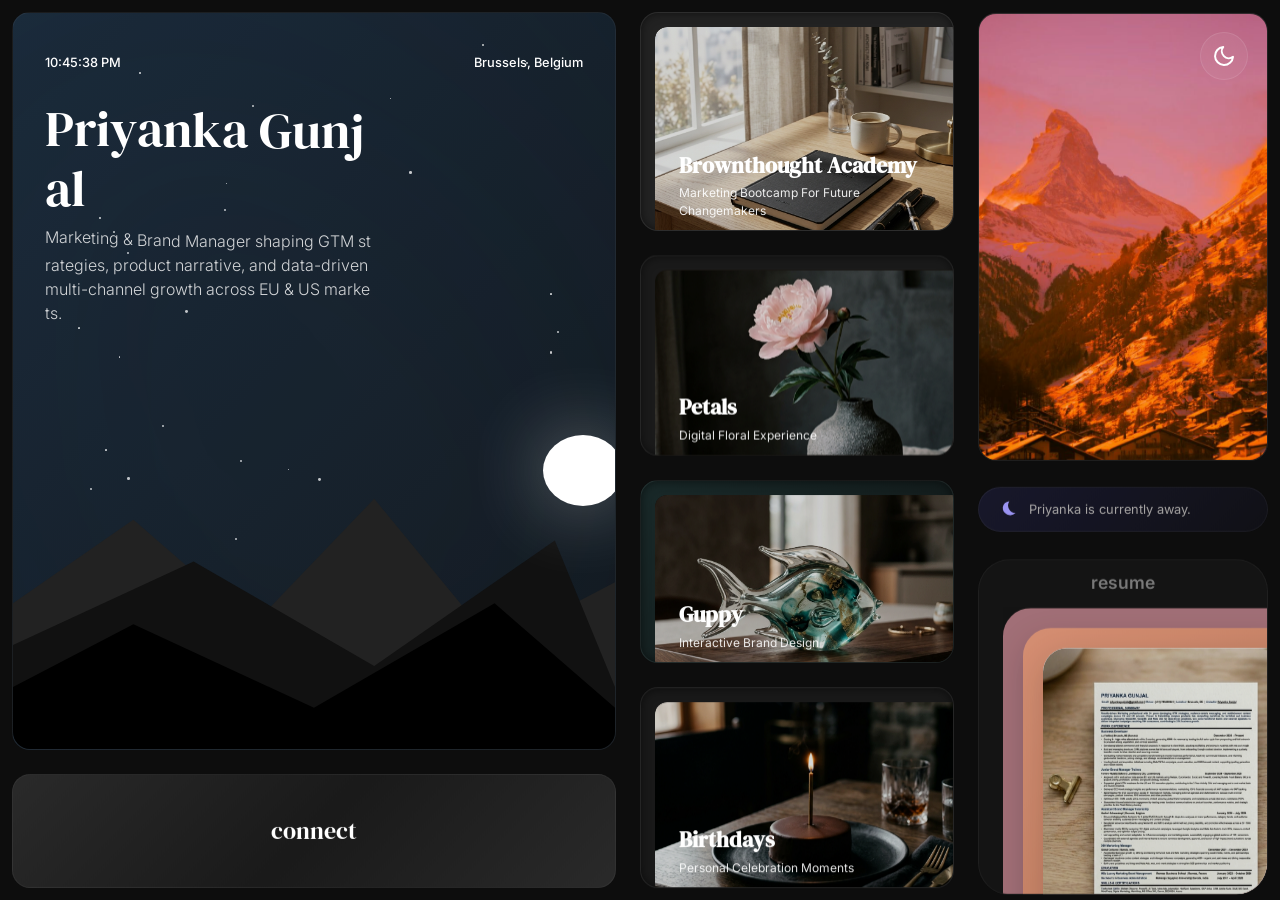
==== commit d1e9b2d3: "Integrate Priyanka Gunjal's complete resume, work history, education, skills, metrics, and Brussels " ====
--- a/index.html
+++ b/index.html
@@ -64,13 +64,12 @@
             <a href="about.html" class="full-card-overlay"></a>
             <div class="hero-top">
               <span id="live-clock" class="clock">00:00:00 AM</span>
-              <span class="location">Northern California</span>
+              <span class="location">Brussels, Belgium</span>
             </div>
             <div class="hero-body">
               <h1 class="name">Priyanka Gunjal</h1>
               <p class="tagline">
-                I'm a designer that shapes products and experiences with
-                intention, embracing ambiguity as part of the process.
+                Marketing & Brand Manager shaping GTM strategies, product narrative, and data-driven multi-channel growth across EU & US markets.
               </p>
             </div>
             <div class="bt-starry-bg hero-stars-container"></div>
@@ -97,14 +96,14 @@
           </div>
           <div class="grid-card connect-card">
             <a
-              href="https://www.linkedin.com/in/priyanka"
+              href="https://www.linkedin.com/in/priyanka-gunjal"
               target="_blank"
               class="connect-inner"
             >
               <span class="connect-label">connect</span>
               <span
                 class="connect-handle"
-                data-text="linkedin.com/in/priyanka"
+                data-text="linkedin.com/in/priyanka-gunjal"
               ></span>
             </a>
           </div>
@@ -190,7 +189,7 @@
             />
           </div>
           <div class="grid-card status-card">
-            <a href="mailto:example@gmail.com" class="full-card-overlay"></a>
+            <a href="mailto:priyankagunjalx@gmail.com" class="full-card-overlay"></a>
             <div class="status-content">
               <span class="status-icon">
                 <svg
--- a/style.css
+++ b/style.css
@@ -1368,3 +1368,532 @@
   color: #1a1a1a;
   text-shadow: none;
 }
+
+/* ─────────────────────────────────────────────────────────
+   FULL SCREEN WINDOW FRAME (Orange Accent)
+   ───────────────────────────────────────────────────────── */
+.screen-frame,
+.screen-frame * {
+  pointer-events: none !important;
+}
+
+.screen-frame {
+  position: fixed;
+  inset: 0;
+  border: 8px solid #fc6d00;
+  z-index: 9999;
+  box-sizing: border-box;
+  box-shadow: inset 0 0 28px rgba(252, 109, 0, 0.55), inset 0 0 10px rgba(252, 109, 0, 0.75);
+}
+
+.frame-corner {
+  position: absolute;
+  width: 24px;
+  height: 24px;
+}
+
+.corner-tl {
+  top: 0;
+  left: 0;
+  background: radial-gradient(circle at 100% 100%, transparent 24px, #fc6d00 24.5px);
+}
+
+.corner-tr {
+  top: 0;
+  right: 0;
+  background: radial-gradient(circle at 0% 100%, transparent 24px, #fc6d00 24.5px);
+}
+
+.corner-bl {
+  bottom: 0;
+  left: 0;
+  background: radial-gradient(circle at 100% 0%, transparent 24px, #fc6d00 24.5px);
+}
+
+.corner-br {
+  bottom: 0;
+  right: 0;
+  background: radial-gradient(circle at 0% 0%, transparent 24px, #fc6d00 24.5px);
+}
+
+/* ─────────────────────────────────────────────────────────
+   FLOATING NOTCH MENU (iPhone Style Floating Pill Notch)
+   ───────────────────────────────────────────────────────── */
+.floating-notch-menu,
+.floating-notch-menu * {
+  pointer-events: auto !important;
+}
+
+.floating-notch-menu {
+  position: fixed;
+  top: 8px;
+  left: 50%;
+  transform: translateX(-50%);
+  z-index: 10000;
+  width: 240px;
+  height: 42px;
+  background: transparent;
+  display: flex;
+  align-items: center;
+  justify-content: center;
+  cursor: pointer;
+  user-select: none;
+  filter: drop-shadow(0 8px 18px rgba(252, 109, 0, 0.45));
+  transition: transform 0.35s cubic-bezier(0.16, 1, 0.3, 1), filter 0.35s cubic-bezier(0.16, 1, 0.3, 1);
+}
+
+.notch-bg-svg {
+  position: absolute;
+  top: 0;
+  left: 0;
+  width: 100%;
+  height: 100%;
+  pointer-events: none;
+  z-index: 0;
+}
+
+.notch-inner {
+  display: flex;
+  align-items: center;
+  justify-content: center;
+  gap: 14px;
+  width: 100%;
+  height: 100%;
+  padding: 0 24px;
+  color: #ffffff;
+  position: relative;
+  z-index: 1;
+  margin-top: 2px;
+}
+
+.notch-hamburger {
+  display: flex;
+  flex-direction: column;
+  justify-content: space-between;
+  width: 20px;
+  height: 15px;
+}
+
+.notch-hamburger span {
+  display: block;
+  width: 100%;
+  height: 2.5px;
+  background-color: #ffffff;
+  border-radius: 3px;
+  transition: transform 0.3s ease, opacity 0.3s ease;
+}
+
+.notch-label {
+  font-family: var(--font-sans);
+  font-size: 1.05rem;
+  font-weight: 700;
+  letter-spacing: 0.15em;
+  color: #ffffff;
+  line-height: 1;
+  text-transform: uppercase;
+}
+
+.floating-notch-menu:hover {
+  transform: translateX(-50%);
+  filter: drop-shadow(0 10px 22px rgba(252, 109, 0, 0.65));
+}
+
+/* Morph Hamburger & MENU text into Cross (X) on active - PERFECTLY CENTERED */
+.floating-notch-menu.is-active .notch-inner {
+  justify-content: center;
+}
+
+.floating-notch-menu.is-active .notch-hamburger {
+  position: absolute;
+  left: 50%;
+  transform: translateX(-50%);
+  margin: 0;
+}
+
+.floating-notch-menu.is-active .notch-hamburger span:nth-child(1) {
+  transform: translateY(6.25px) rotate(45deg);
+}
+
+.floating-notch-menu.is-active .notch-hamburger span:nth-child(2) {
+  opacity: 0;
+  transform: scaleX(0);
+}
+
+.floating-notch-menu.is-active .notch-hamburger span:nth-child(3) {
+  transform: translateY(-6.25px) rotate(-45deg);
+}
+
+.floating-notch-menu.is-active .notch-label {
+  opacity: 0;
+  visibility: hidden;
+  position: absolute;
+  pointer-events: none;
+  max-width: 0;
+  margin: 0;
+  transform: scale(0.5);
+}
+
+.notch-label {
+  transition: all 0.35s cubic-bezier(0.16, 1, 0.3, 1);
+}
+
+/* ─────────────────────────────────────────────────────────
+   FLOATING NOTCH MENU OVERLAY (Rich Glassmorphic #fc6d00 Modal)
+   ───────────────────────────────────────────────────────── */
+.notch-menu-overlay {
+  position: fixed;
+  top: 62px;
+  left: 50%;
+  transform: translateX(-50%) translateY(-15px) scale(0.95);
+  z-index: 10001;
+  width: min(90vw, 340px);
+  background: linear-gradient(145deg, #ff7810 0%, #fc6d00 50%, #e45800 100%);
+  border: 1px solid rgba(255, 255, 255, 0.3);
+  border-radius: 26px;
+  padding: 1.2rem 1.1rem;
+  box-shadow: 0 24px 55px rgba(252, 109, 0, 0.45), 
+              0 12px 30px rgba(0, 0, 0, 0.35),
+              inset 0 1px 1px rgba(255, 255, 255, 0.4);
+  opacity: 0;
+  visibility: hidden;
+  pointer-events: none;
+  transition: opacity 0.35s cubic-bezier(0.16, 1, 0.3, 1),
+              transform 0.35s cubic-bezier(0.16, 1, 0.3, 1),
+              visibility 0.35s cubic-bezier(0.16, 1, 0.3, 1);
+  overflow: hidden;
+}
+
+/* Subtle background radial sheen overlay */
+.notch-menu-overlay::before {
+  content: "";
+  position: absolute;
+  top: -50%;
+  left: -50%;
+  width: 200%;
+  height: 200%;
+  background: radial-gradient(circle at 50% 20%, rgba(255, 255, 255, 0.18) 0%, transparent 50%);
+  pointer-events: none;
+}
+
+.notch-menu-overlay.is-open {
+  opacity: 1;
+  visibility: visible;
+  pointer-events: auto;
+  transform: translateX(-50%) translateY(0) scale(1);
+}
+
+.notch-menu-header {
+  display: flex;
+  align-items: center;
+  justify-content: space-between;
+  padding: 0 0.5rem 0.6rem 0.5rem;
+  margin-bottom: 0.5rem;
+  border-bottom: 1px solid rgba(255, 255, 255, 0.18);
+  position: relative;
+  z-index: 1;
+}
+
+.notch-menu-header span {
+  font-family: var(--font-sans);
+  font-size: 0.7rem;
+  font-weight: 700;
+  letter-spacing: 0.18em;
+  color: rgba(255, 255, 255, 0.88);
+  text-transform: uppercase;
+}
+
+.notch-list-container {
+  display: flex;
+  flex-direction: column;
+  gap: 0.4rem;
+  position: relative;
+  z-index: 1;
+}
+
+.notch-list-item {
+  display: flex;
+  align-items: center;
+  justify-content: space-between;
+  padding: 0.75rem 1rem;
+  border-radius: 16px;
+  text-decoration: none;
+  color: #ffffff;
+  font-family: var(--font-sans);
+  font-size: 1rem;
+  font-weight: 600;
+  letter-spacing: 0.02em;
+  background: rgba(255, 255, 255, 0.06);
+  border: 1px solid rgba(255, 255, 255, 0.1);
+  transition: all 0.28s cubic-bezier(0.16, 1, 0.3, 1);
+}
+
+.notch-list-item .item-left {
+  display: flex;
+  align-items: center;
+  gap: 0.75rem;
+}
+
+.notch-list-item .item-index {
+  font-size: 0.75rem;
+  font-weight: 700;
+  color: rgba(255, 255, 255, 0.6);
+  min-width: 18px;
+}
+
+.notch-list-item:hover {
+  background: rgba(255, 255, 255, 0.22);
+  border-color: rgba(255, 255, 255, 0.45);
+  transform: translateX(4px);
+  box-shadow: 0 6px 16px rgba(0, 0, 0, 0.15);
+}
+
+.notch-list-item:hover .item-index {
+  color: #ffffff;
+}
+
+.notch-list-item .item-arrow-badge {
+  display: flex;
+  align-items: center;
+  justify-content: center;
+  width: 26px;
+  height: 26px;
+  border-radius: 50%;
+  background: rgba(255, 255, 255, 0.14);
+  font-size: 0.9rem;
+  color: #ffffff;
+  transition: all 0.25s ease;
+}
+
+.notch-list-item:hover .item-arrow-badge {
+  background: #ffffff;
+  color: #fc6d00;
+  transform: translateX(2px) scale(1.05);
+}
+
+/* ─────────────────────────────────────────────────────────
+   RESUME INTEGRATION & CAREER TIMELINE STYLING
+   ───────────────────────────────────────────────────────── */
+.metrics-ribbon {
+  display: grid;
+  grid-template-columns: repeat(3, 1fr);
+  gap: 1.5rem;
+  margin: 3.5rem 0 5rem 0;
+}
+
+.metric-card {
+  background: var(--card-bg, rgba(255, 255, 255, 0.03));
+  border: 1px solid rgba(255, 255, 255, 0.08);
+  border-radius: 24px;
+  padding: 2rem 1.5rem;
+  text-align: center;
+  transition: all 0.35s ease;
+  position: relative;
+  overflow: hidden;
+}
+
+.metric-card:hover {
+  transform: translateY(-4px);
+  border-color: #fc6d00;
+  box-shadow: 0 12px 30px rgba(252, 109, 0, 0.15);
+}
+
+.metric-number {
+  font-family: var(--font-sans);
+  font-size: clamp(2.2rem, 4vw, 3.2rem);
+  font-weight: 700;
+  color: #fc6d00;
+  line-height: 1;
+  margin-bottom: 0.5rem;
+}
+
+.metric-label {
+  font-family: var(--font-sans);
+  font-size: 0.9rem;
+  font-weight: 500;
+  color: var(--text-color);
+  opacity: 0.75;
+}
+
+/* Timeline */
+.section-title {
+  font-family: var(--font-sans);
+  font-size: clamp(1.8rem, 3.5vw, 2.5rem);
+  font-weight: 600;
+  margin-bottom: 2.5rem;
+  color: var(--text-color);
+  letter-spacing: -0.02em;
+}
+
+.experience-timeline {
+  display: flex;
+  flex-direction: column;
+  gap: 2rem;
+  margin-bottom: 6rem;
+}
+
+.timeline-card {
+  background: var(--card-bg, rgba(255, 255, 255, 0.03));
+  border: 1px solid rgba(255, 255, 255, 0.08);
+  border-radius: 24px;
+  padding: 2.2rem;
+  transition: all 0.35s cubic-bezier(0.16, 1, 0.3, 1);
+  position: relative;
+}
+
+.timeline-card:hover {
+  border-color: rgba(252, 109, 0, 0.4);
+  box-shadow: 0 16px 40px rgba(0, 0, 0, 0.12);
+  transform: translateY(-2px);
+}
+
+.timeline-header {
+  display: flex;
+  justify-content: space-between;
+  align-items: flex-start;
+  flex-wrap: wrap;
+  gap: 1rem;
+  margin-bottom: 1.2rem;
+}
+
+.timeline-role {
+  font-family: var(--font-sans);
+  font-size: 1.4rem;
+  font-weight: 600;
+  color: var(--text-color);
+  margin: 0 0 0.3rem 0;
+}
+
+.timeline-company {
+  font-family: var(--font-sans);
+  font-size: 1rem;
+  font-weight: 500;
+  color: #fc6d00;
+}
+
+.timeline-badge {
+  font-family: var(--font-sans);
+  font-size: 0.8rem;
+  font-weight: 600;
+  padding: 0.4rem 0.9rem;
+  background: rgba(252, 109, 0, 0.12);
+  border: 1px solid rgba(252, 109, 0, 0.3);
+  color: #fc6d00;
+  border-radius: 30px;
+  white-space: nowrap;
+}
+
+.timeline-bullets {
+  padding-left: 1.2rem;
+  margin: 0;
+}
+
+.timeline-bullets li {
+  font-family: var(--font-sans);
+  font-size: 1.02rem;
+  line-height: 1.65;
+  color: var(--text-color);
+  opacity: 0.85;
+  margin-bottom: 0.75rem;
+}
+
+/* Education & Qualifications */
+.education-grid {
+  display: grid;
+  grid-template-columns: repeat(2, 1fr);
+  gap: 2rem;
+  margin-bottom: 6rem;
+}
+
+.edu-card {
+  background: var(--card-bg, rgba(255, 255, 255, 0.03));
+  border: 1px solid rgba(255, 255, 255, 0.08);
+  border-radius: 24px;
+  padding: 2rem;
+  transition: all 0.35s ease;
+}
+
+.edu-card:hover {
+  border-color: rgba(252, 109, 0, 0.4);
+  transform: translateY(-3px);
+}
+
+.edu-degree {
+  font-family: var(--font-sans);
+  font-size: 1.25rem;
+  font-weight: 600;
+  color: var(--text-color);
+  margin: 0 0 0.4rem 0;
+}
+
+.edu-school {
+  font-family: var(--font-sans);
+  font-size: 0.95rem;
+  color: #fc6d00;
+  margin-bottom: 0.5rem;
+}
+
+.edu-date {
+  font-family: var(--font-sans);
+  font-size: 0.82rem;
+  color: var(--text-color);
+  opacity: 0.6;
+}
+
+/* Skills Matrix */
+.skills-container {
+  display: flex;
+  flex-direction: column;
+  gap: 2rem;
+  margin-bottom: 6rem;
+}
+
+.skill-category-title {
+  font-family: var(--font-sans);
+  font-size: 1.1rem;
+  font-weight: 600;
+  color: var(--text-color);
+  margin-bottom: 1rem;
+}
+
+.skill-tags {
+  display: flex;
+  flex-wrap: wrap;
+  gap: 0.7rem;
+}
+
+.skill-pill {
+  font-family: var(--font-sans);
+  font-size: 0.88rem;
+  font-weight: 500;
+  padding: 0.5rem 1.1rem;
+  border-radius: 30px;
+  background: rgba(255, 255, 255, 0.05);
+  border: 1px solid rgba(255, 255, 255, 0.1);
+  color: var(--text-color);
+  transition: all 0.25s ease;
+}
+
+.skill-pill:hover {
+  background: rgba(252, 109, 0, 0.15);
+  border-color: #fc6d00;
+  color: #fc6d00;
+}
+
+.skill-pill.cert {
+  border-color: rgba(252, 109, 0, 0.35);
+  background: rgba(252, 109, 0, 0.08);
+  color: #fc6d00;
+}
+
+@media (max-width: 768px) {
+  .metrics-ribbon {
+    grid-template-columns: 1fr;
+  }
+  .education-grid {
+    grid-template-columns: 1fr;
+  }
+}
+
+
+
+
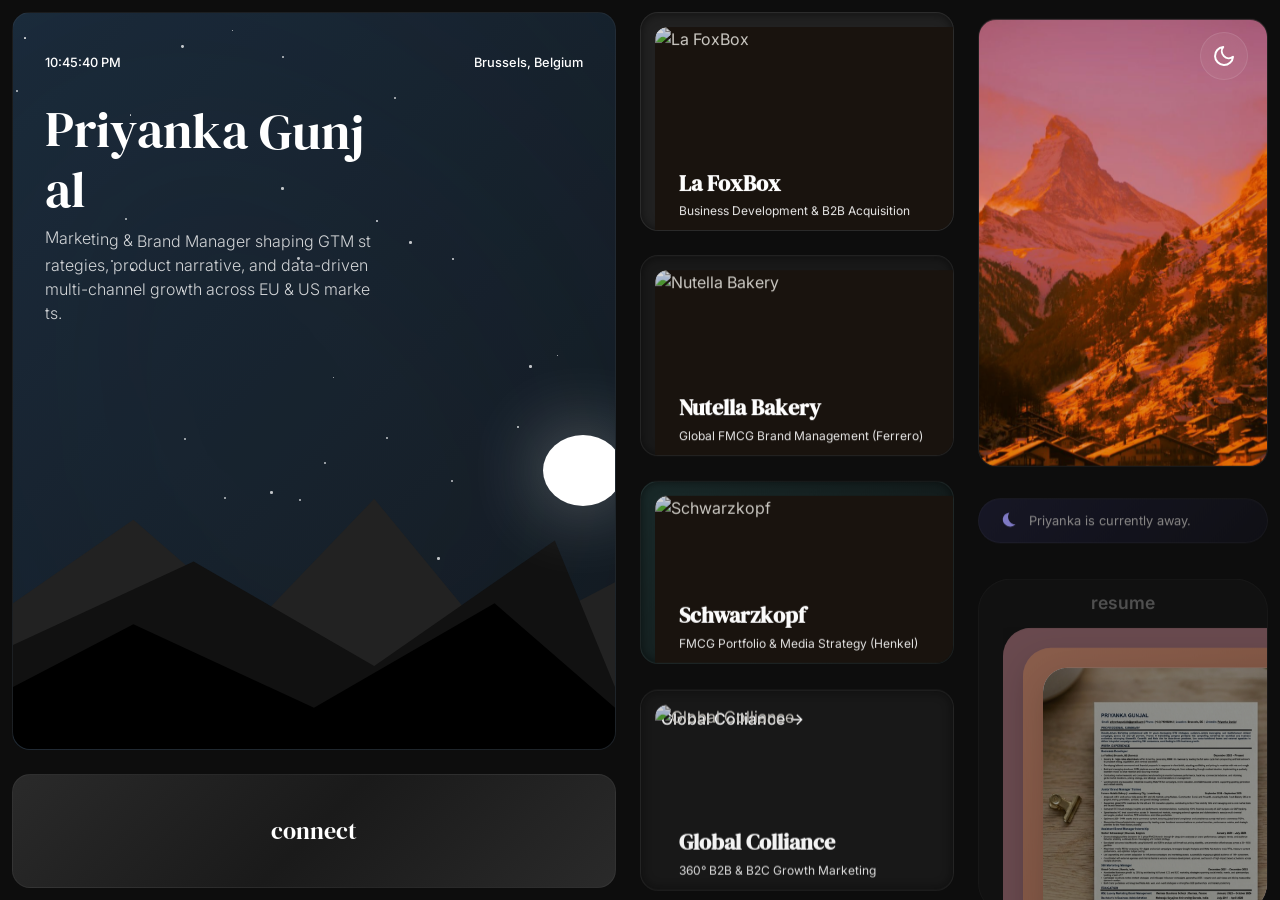
==== commit 9afeb2d0: "Update open source project card images, restore original about images, and refine light theme stylin" ====
--- a/index.html
+++ b/index.html
@@ -113,67 +113,67 @@
         <div class="column col-mid">
           <div class="grid-card project-card brownthought">
             <a
-              href="project.html?id=brownthought"
+              href="project.html?id=lafoxbox"
               class="full-card-overlay"
             ></a>
             <div class="bt-starry-bg"></div>
-            <div class="bt-header">Brownthought &rarr;</div>
-            <div class="bt-content-layer">
-              <img
-                src="images/brownthought_project_1777626039771.png"
-                alt="Brownthought"
-                class="bt-bg-img"
-              />
-              <div class="bt-main-box">
-                <h2>Brownthought Academy</h2>
-                <p>Marketing Bootcamp For Future Changemakers</p>
+            <div class="bt-header">La FoxBox &rarr;</div>
+            <div class="bt-content-layer">
+              <img
+                src="https://images.unsplash.com/photo-1497366216548-37526070297c?auto=format&fit=crop&w=800&q=80"
+                alt="La FoxBox"
+                class="bt-bg-img"
+              />
+              <div class="bt-main-box">
+                <h2>La FoxBox</h2>
+                <p>Business Development & B2B Acquisition</p>
               </div>
             </div>
           </div>
           <div class="grid-card project-card petals">
-            <a href="project.html?id=petals" class="full-card-overlay"></a>
+            <a href="project.html?id=nutellabakery" class="full-card-overlay"></a>
             <div class="petals-container"></div>
-            <div class="bt-header">Petals &rarr;</div>
-            <div class="bt-content-layer">
-              <img
-                src="images/petals_project_1777625690194.png"
-                alt="Petals"
-                class="bt-bg-img"
-              />
-              <div class="bt-main-box">
-                <h2>Petals</h2>
-                <p>Digital Floral Experience</p>
+            <div class="bt-header">Nutella Bakery &rarr;</div>
+            <div class="bt-content-layer">
+              <img
+                src="https://images.unsplash.com/photo-1509440159596-0249088772ff?auto=format&fit=crop&w=800&q=80"
+                alt="Nutella Bakery"
+                class="bt-bg-img"
+              />
+              <div class="bt-main-box">
+                <h2>Nutella Bakery</h2>
+                <p>Global FMCG Brand Management (Ferrero)</p>
               </div>
             </div>
           </div>
           <div class="grid-card project-card guppy">
-            <a href="project.html?id=guppy" class="full-card-overlay"></a>
+            <a href="project.html?id=schwarzkopf" class="full-card-overlay"></a>
             <div class="bubbles-container"></div>
-            <div class="bt-header">Guppy &rarr;</div>
-            <div class="bt-content-layer">
-              <img
-                src="images/guppy_project_1777625717114.png"
-                alt="Guppy"
-                class="bt-bg-img"
-              />
-              <div class="bt-main-box">
-                <h2>Guppy</h2>
-                <p>Interactive Brand Design</p>
+            <div class="bt-header">Schwarzkopf &rarr;</div>
+            <div class="bt-content-layer">
+              <img
+                src="https://images.unsplash.com/photo-1522337360788-8b13dee7a37e?auto=format&fit=crop&w=800&q=80"
+                alt="Schwarzkopf"
+                class="bt-bg-img"
+              />
+              <div class="bt-main-box">
+                <h2>Schwarzkopf</h2>
+                <p>FMCG Portfolio & Media Strategy (Henkel)</p>
               </div>
             </div>
           </div>
           <div class="grid-card project-card birthdays">
-            <a href="project.html?id=birthdays" class="full-card-overlay"></a>
-            <div class="bt-header">Birthdays &rarr;</div>
-            <div class="bt-content-layer">
-              <img
-                src="images/birthday_project_1777625620296.png"
-                alt="Birthdays"
-                class="bt-bg-img"
-              />
-              <div class="bt-main-box">
-                <h2>Birthdays</h2>
-                <p>Personal Celebration Moments</p>
+            <a href="project.html?id=globalcolliance" class="full-card-overlay"></a>
+            <div class="bt-header">Global Colliance &rarr;</div>
+            <div class="bt-content-layer">
+              <img
+                src="https://images.unsplash.com/photo-1460925895917-afdab827c52f?auto=format&fit=crop&w=800&q=80"
+                alt="Global Colliance"
+                class="bt-bg-img"
+              />
+              <div class="bt-main-box">
+                <h2>Global Colliance</h2>
+                <p>360&deg; B2B & B2C Growth Marketing</p>
               </div>
             </div>
           </div>
--- a/style.css
+++ b/style.css
@@ -1259,22 +1259,25 @@
 }
 
 body.light-theme .bt-header {
-  color: #1a1a1a;
-  background: rgba(255, 255, 255, 0.9);
-  border-bottom: 1px solid rgba(0, 0, 0, 0.05);
+  color: #ffffff;
+  background: transparent;
+  border: none;
+  text-shadow: 0 1px 3px rgba(0, 0, 0, 0.6);
 }
 
 body.light-theme .bt-main-box {
-  background: rgba(255, 255, 255, 0.95);
-  border: 1px solid rgba(0, 0, 0, 0.05);
+  background: transparent;
+  border: none;
 }
 
 body.light-theme .bt-main-box h2 {
-  color: #1a1a1a;
+  color: #ffffff;
+  text-shadow: 0 1px 4px rgba(0, 0, 0, 0.6);
 }
 
 body.light-theme .bt-main-box p {
-  color: #666;
+  color: rgba(255, 255, 255, 0.9);
+  text-shadow: 0 1px 3px rgba(0, 0, 0, 0.6);
 }
 
 body.light-theme .status-card {
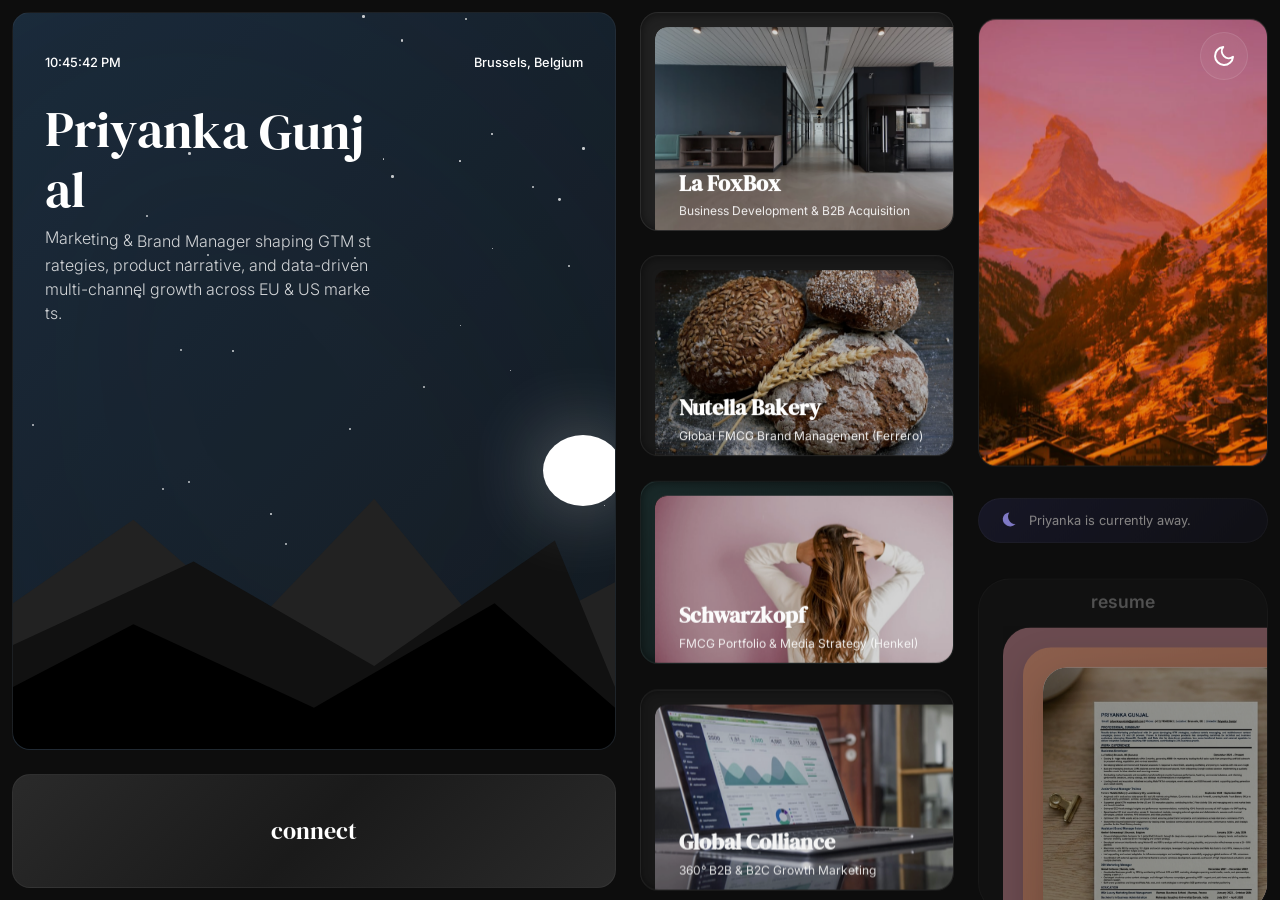
==== commit a3ab3f45: "Download local open-source project images and clean unused placeholder assets" ====
--- a/index.html
+++ b/index.html
@@ -120,7 +120,7 @@
             <div class="bt-header">La FoxBox &rarr;</div>
             <div class="bt-content-layer">
               <img
-                src="https://images.unsplash.com/photo-1497366216548-37526070297c?auto=format&fit=crop&w=800&q=80"
+                src="images/lafoxbox.jpeg"
                 alt="La FoxBox"
                 class="bt-bg-img"
               />
@@ -136,7 +136,7 @@
             <div class="bt-header">Nutella Bakery &rarr;</div>
             <div class="bt-content-layer">
               <img
-                src="https://images.unsplash.com/photo-1509440159596-0249088772ff?auto=format&fit=crop&w=800&q=80"
+                src="images/nutellabakery.jpeg"
                 alt="Nutella Bakery"
                 class="bt-bg-img"
               />
@@ -152,7 +152,7 @@
             <div class="bt-header">Schwarzkopf &rarr;</div>
             <div class="bt-content-layer">
               <img
-                src="https://images.unsplash.com/photo-1522337360788-8b13dee7a37e?auto=format&fit=crop&w=800&q=80"
+                src="images/schwarzkopf.jpeg"
                 alt="Schwarzkopf"
                 class="bt-bg-img"
               />
@@ -167,7 +167,7 @@
             <div class="bt-header">Global Colliance &rarr;</div>
             <div class="bt-content-layer">
               <img
-                src="https://images.unsplash.com/photo-1460925895917-afdab827c52f?auto=format&fit=crop&w=800&q=80"
+                src="images/globalcolliance.jpeg"
                 alt="Global Colliance"
                 class="bt-bg-img"
               />
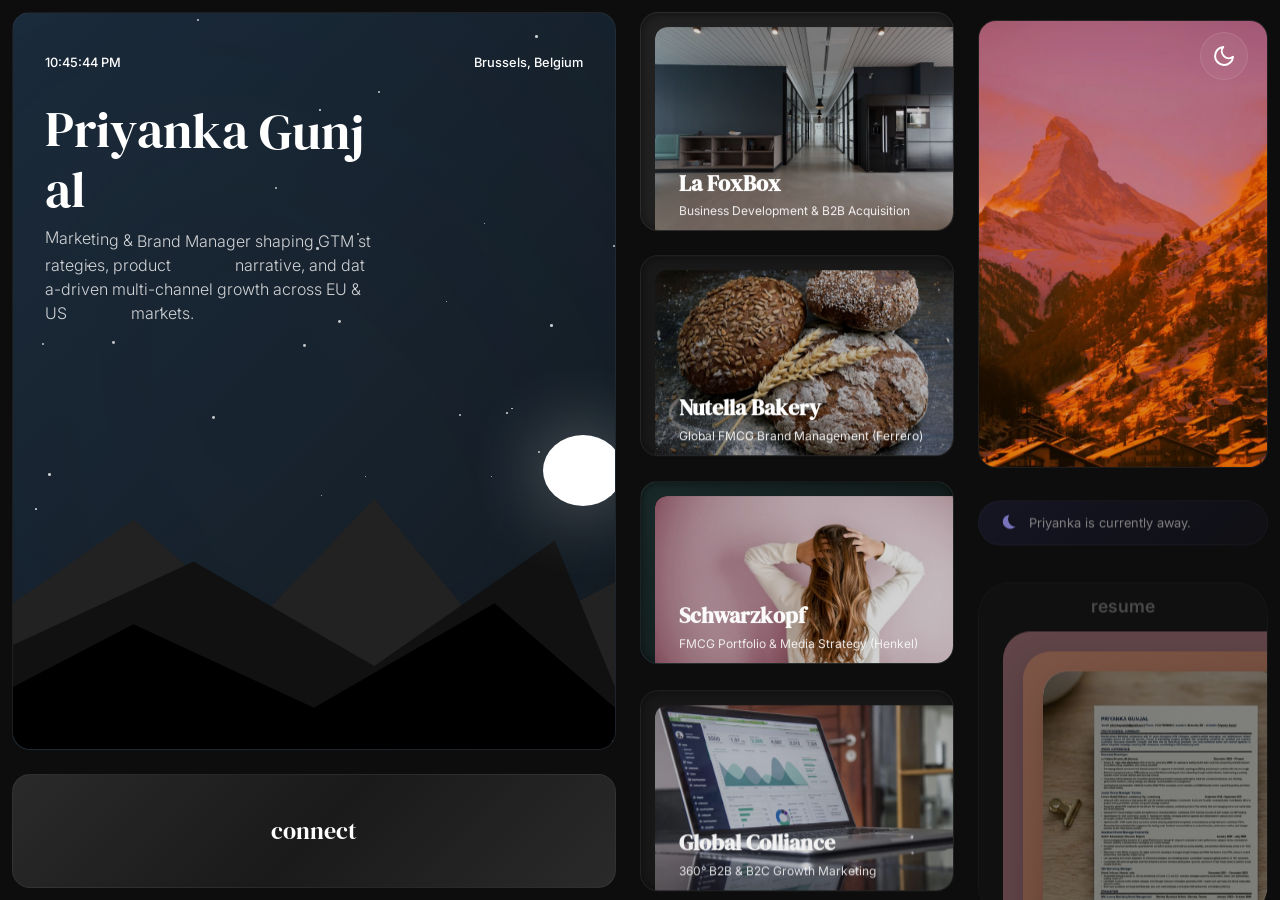
==== commit 13ad5935: "Add dynamic subpage watermark design system and enhance project header contrast" ====
--- a/index.html
+++ b/index.html
@@ -69,7 +69,9 @@
             <div class="hero-body">
               <h1 class="name">Priyanka Gunjal</h1>
               <p class="tagline">
-                Marketing & Brand Manager shaping GTM strategies, product narrative, and data-driven multi-channel growth across EU & US markets.
+                Marketing & Brand Manager shaping GTM strategies, product
+                narrative, and data-driven multi-channel growth across EU & US
+                markets.
               </p>
             </div>
             <div class="bt-starry-bg hero-stars-container"></div>
@@ -112,10 +114,7 @@
         <!-- Column 2: Project Stack -->
         <div class="column col-mid">
           <div class="grid-card project-card brownthought">
-            <a
-              href="project.html?id=lafoxbox"
-              class="full-card-overlay"
-            ></a>
+            <a href="project.html?id=lafoxbox" class="full-card-overlay"></a>
             <div class="bt-starry-bg"></div>
             <div class="bt-header">La FoxBox &rarr;</div>
             <div class="bt-content-layer">
@@ -131,7 +130,10 @@
             </div>
           </div>
           <div class="grid-card project-card petals">
-            <a href="project.html?id=nutellabakery" class="full-card-overlay"></a>
+            <a
+              href="project.html?id=nutellabakery"
+              class="full-card-overlay"
+            ></a>
             <div class="petals-container"></div>
             <div class="bt-header">Nutella Bakery &rarr;</div>
             <div class="bt-content-layer">
@@ -163,7 +165,10 @@
             </div>
           </div>
           <div class="grid-card project-card birthdays">
-            <a href="project.html?id=globalcolliance" class="full-card-overlay"></a>
+            <a
+              href="project.html?id=globalcolliance"
+              class="full-card-overlay"
+            ></a>
             <div class="bt-header">Global Colliance &rarr;</div>
             <div class="bt-content-layer">
               <img
@@ -189,7 +194,10 @@
             />
           </div>
           <div class="grid-card status-card">
-            <a href="mailto:priyankagunjalx@gmail.com" class="full-card-overlay"></a>
+            <a
+              href="mailto:priyankagunjalx@gmail.com"
+              class="full-card-overlay"
+            ></a>
             <div class="status-content">
               <span class="status-icon">
                 <svg
--- a/style.css
+++ b/style.css
@@ -1897,6 +1897,145 @@
   }
 }
 
-
-
-
+/* ─────────────────────────────────────────────────────────
+   SUBPAGE WATERMARK DESIGN SYSTEM (about.html & project.html)
+   ───────────────────────────────────────────────────────── */
+.subpage-watermark-bg {
+  position: fixed;
+  inset: 0;
+  pointer-events: none;
+  z-index: 0;
+  overflow: hidden;
+  user-select: none;
+}
+
+.watermark-grid-pattern {
+  position: absolute;
+  inset: 0;
+  background-image: radial-gradient(rgba(255, 255, 255, 0.06) 1px, transparent 1px);
+  background-size: 28px 28px;
+  opacity: 0.8;
+}
+
+body.light-theme .watermark-grid-pattern {
+  background-image: radial-gradient(rgba(0, 0, 0, 0.05) 1px, transparent 1px);
+}
+
+.watermark-glow-1 {
+  position: absolute;
+  top: -10%;
+  left: 15%;
+  width: 60vw;
+  height: 60vw;
+  max-width: 800px;
+  max-height: 800px;
+  background: radial-gradient(circle, rgba(252, 109, 0, 0.12) 0%, transparent 68%);
+  filter: blur(90px);
+  border-radius: 50%;
+  animation: watermarkPulse 16s infinite ease-in-out alternate;
+}
+
+.watermark-glow-2 {
+  position: absolute;
+  bottom: 5%;
+  right: -10%;
+  width: 50vw;
+  height: 50vw;
+  max-width: 700px;
+  max-height: 700px;
+  background: radial-gradient(circle, rgba(252, 109, 0, 0.09) 0%, transparent 70%);
+  filter: blur(100px);
+  border-radius: 50%;
+  animation: watermarkPulse 20s infinite ease-in-out alternate-reverse;
+}
+
+@keyframes watermarkPulse {
+  0% {
+    transform: scale(0.9) translateY(0);
+    opacity: 0.6;
+  }
+  100% {
+    transform: scale(1.15) translateY(-30px);
+    opacity: 1;
+  }
+}
+
+.watermark-text-huge {
+  position: absolute;
+  font-family: var(--font-serif);
+  font-size: clamp(6.5rem, 15vw, 22rem);
+  font-weight: 700;
+  line-height: 0.9;
+  letter-spacing: -0.02em;
+  text-transform: uppercase;
+  white-space: nowrap;
+  color: transparent;
+  -webkit-text-stroke: 1.5px rgba(255, 255, 255, 0.05);
+  transform: rotate(-6deg);
+  opacity: 0.85;
+}
+
+body.light-theme .watermark-text-huge {
+  -webkit-text-stroke: 1.5px rgba(0, 0, 0, 0.045);
+}
+
+.watermark-text-huge.top-text {
+  top: 6%;
+  left: -2%;
+}
+
+.watermark-text-huge.mid-text {
+  top: 42%;
+  right: -5%;
+}
+
+.watermark-text-huge.bottom-text {
+  bottom: 8%;
+  left: 2%;
+}
+
+.watermark-badge {
+  position: absolute;
+  font-family: var(--font-sans);
+  font-size: 0.72rem;
+  font-weight: 700;
+  letter-spacing: 0.28em;
+  text-transform: uppercase;
+  color: rgba(255, 255, 255, 0.14);
+  border: 1px solid rgba(255, 255, 255, 0.08);
+  padding: 0.35rem 0.85rem;
+  border-radius: 40px;
+}
+
+body.light-theme .watermark-badge {
+  color: rgba(0, 0, 0, 0.18);
+  border-color: rgba(0, 0, 0, 0.08);
+}
+
+.watermark-badge.pos-tl {
+  top: 18rem;
+  left: 3rem;
+}
+
+.watermark-badge.pos-tr {
+  top: 14rem;
+  right: 3rem;
+}
+
+.watermark-badge.pos-br {
+  bottom: 8rem;
+  right: 3rem;
+}
+
+@media (max-width: 768px) {
+  .watermark-text-huge {
+    font-size: clamp(4rem, 18vw, 9rem);
+  }
+  .watermark-badge {
+    display: none;
+  }
+}
+
+
+
+
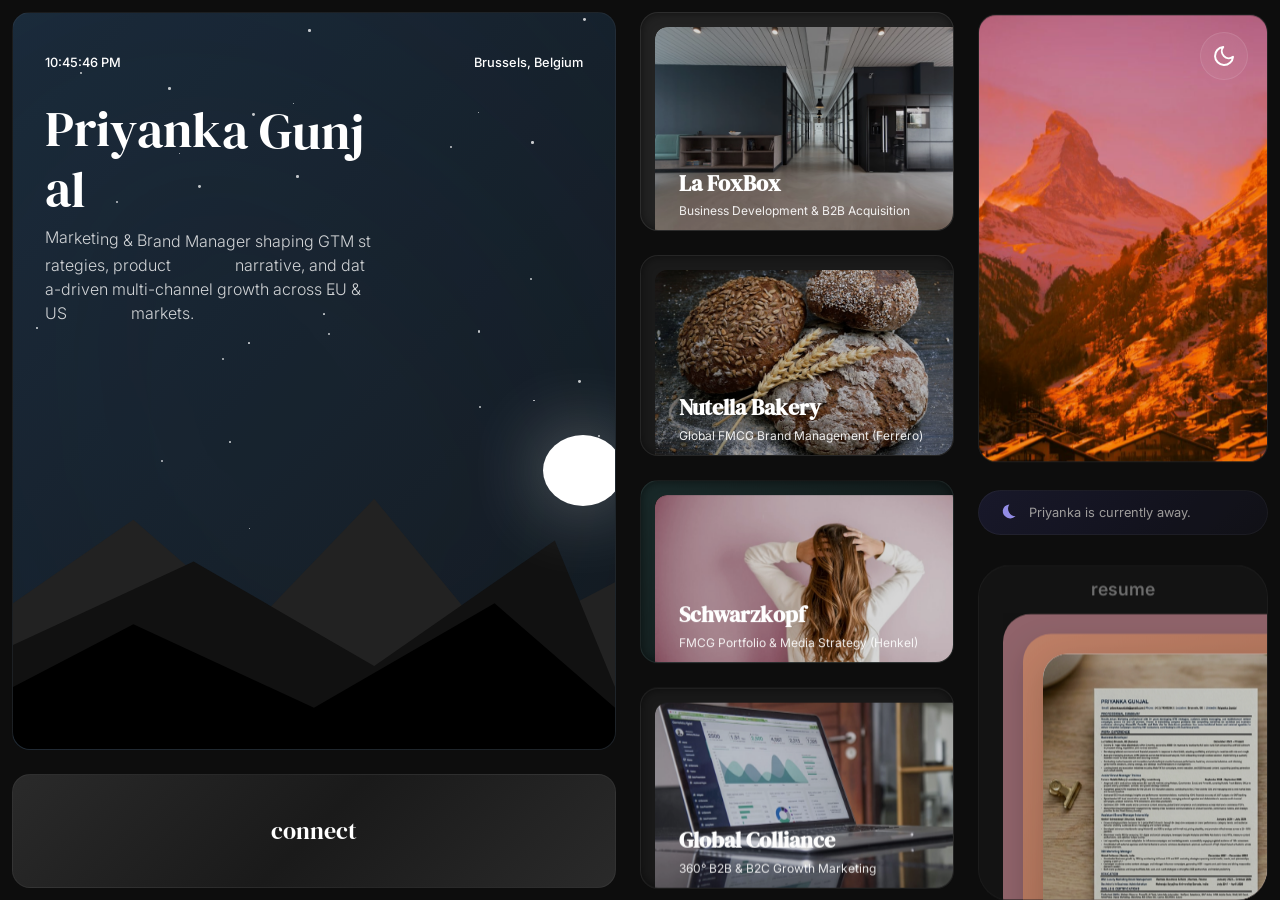
==== commit a0154c44: "Restructure about.html architecture, consolidate CSS, and fix subpage vertical scrolling" ====
--- a/index.html
+++ b/index.html
@@ -16,7 +16,7 @@
     />
     <link rel="stylesheet" href="style.css" />
   </head>
-  <body>
+  <body class="home-page">
     <div id="card-follower" class="card-follower"></div>
 
     <button class="theme-toggle" id="theme-toggle" aria-label="Toggle theme">
--- a/style.css
+++ b/style.css
@@ -44,9 +44,16 @@
   color: var(--text-dark);
   font-family: var(--font-sans);
   line-height: 1.5;
-  overflow: hidden;
   -webkit-font-smoothing: antialiased;
-  height: 100vh;
+  overflow-x: hidden;
+  overflow-y: auto !important;
+  height: auto !important;
+  min-height: 100vh;
+}
+
+body.home-page {
+  overflow: hidden !important;
+  height: 100vh !important;
   width: 100vw;
 }
 
@@ -1541,22 +1548,20 @@
 }
 
 /* ─────────────────────────────────────────────────────────
-   FLOATING NOTCH MENU OVERLAY (Rich Glassmorphic #fc6d00 Modal)
+   FLOATING NOTCH MENU OVERLAY (Full-Bleed Torn Paper Edge Strips)
    ───────────────────────────────────────────────────────── */
 .notch-menu-overlay {
   position: fixed;
-  top: 62px;
+  top: 55px;
   left: 50%;
   transform: translateX(-50%) translateY(-15px) scale(0.95);
   z-index: 10001;
-  width: min(90vw, 340px);
-  background: linear-gradient(145deg, #ff7810 0%, #fc6d00 50%, #e45800 100%);
-  border: 1px solid rgba(255, 255, 255, 0.3);
+  width: min(92vw, 420px);
+  background: linear-gradient(140deg, #ff7b15 0%, #fc6d00 50%, #e05500 100%) !important;
+  border: 1px solid rgba(255, 255, 255, 0.4);
   border-radius: 26px;
-  padding: 1.2rem 1.1rem;
-  box-shadow: 0 24px 55px rgba(252, 109, 0, 0.45), 
-              0 12px 30px rgba(0, 0, 0, 0.35),
-              inset 0 1px 1px rgba(255, 255, 255, 0.4);
+  padding: 1.6rem 0;
+  box-shadow: 0 28px 65px rgba(252, 109, 0, 0.55), 0 14px 35px rgba(0, 0, 0, 0.45);
   opacity: 0;
   visibility: hidden;
   pointer-events: none;
@@ -1566,16 +1571,10 @@
   overflow: hidden;
 }
 
-/* Subtle background radial sheen overlay */
-.notch-menu-overlay::before {
-  content: "";
-  position: absolute;
-  top: -50%;
-  left: -50%;
-  width: 200%;
-  height: 200%;
-  background: radial-gradient(circle at 50% 20%, rgba(255, 255, 255, 0.18) 0%, transparent 50%);
-  pointer-events: none;
+body.light-theme .notch-menu-overlay {
+  background: linear-gradient(140deg, #ff7b15 0%, #fc6d00 50%, #e05500 100%) !important;
+  border: 1px solid rgba(255, 255, 255, 0.4);
+  box-shadow: 0 28px 65px rgba(252, 109, 0, 0.45), 0 14px 35px rgba(0, 0, 0, 0.28);
 }
 
 .notch-menu-overlay.is-open {
@@ -1585,86 +1584,119 @@
   transform: translateX(-50%) translateY(0) scale(1);
 }
 
-.notch-menu-header {
-  display: flex;
-  align-items: center;
-  justify-content: space-between;
-  padding: 0 0.5rem 0.6rem 0.5rem;
-  margin-bottom: 0.5rem;
-  border-bottom: 1px solid rgba(255, 255, 255, 0.18);
+/* Watermark backdrop inside menu */
+.menu-watermark-bg {
+  position: absolute;
+  inset: 0;
+  pointer-events: none;
+  user-select: none;
+  overflow: hidden;
+  z-index: 0;
+}
+
+.menu-watermark-text {
+  position: absolute;
+  top: 50%;
+  left: 50%;
+  transform: translate(-50%, -50%) rotate(-8deg);
+  font-family: var(--font-serif);
+  font-size: 6rem;
+  font-weight: 700;
+  line-height: 0.9;
+  text-transform: uppercase;
+  color: transparent;
+  -webkit-text-stroke: 1.8px rgba(255, 255, 255, 0.22);
+  white-space: nowrap;
+}
+
+.menu-watermark-grid {
+  position: absolute;
+  inset: 0;
+  background-image: radial-gradient(rgba(255, 255, 255, 0.12) 1px, transparent 1px);
+  background-size: 24px 24px;
+}
+
+.notch-list-container {
+  display: flex;
+  flex-direction: column;
+  align-items: stretch;
+  justify-content: center;
+  gap: 0.45rem;
   position: relative;
   z-index: 1;
-}
-
-.notch-menu-header span {
-  font-family: var(--font-sans);
-  font-size: 0.7rem;
-  font-weight: 700;
-  letter-spacing: 0.18em;
-  color: rgba(255, 255, 255, 0.88);
-  text-transform: uppercase;
-}
-
-.notch-list-container {
-  display: flex;
-  flex-direction: column;
-  gap: 0.4rem;
-  position: relative;
-  z-index: 1;
-}
-
+  width: 100%;
+  padding: 0;
+}
+
+/* Full-bleed torn paper link items touching left and right edges */
 .notch-list-item {
-  display: flex;
-  align-items: center;
-  justify-content: space-between;
-  padding: 0.75rem 1rem;
-  border-radius: 16px;
-  text-decoration: none;
-  color: #ffffff;
-  font-family: var(--font-sans);
-  font-size: 1rem;
-  font-weight: 600;
-  letter-spacing: 0.02em;
-  background: rgba(255, 255, 255, 0.06);
-  border: 1px solid rgba(255, 255, 255, 0.1);
-  transition: all 0.28s cubic-bezier(0.16, 1, 0.3, 1);
-}
-
-.notch-list-item .item-left {
-  display: flex;
-  align-items: center;
-  gap: 0.75rem;
-}
-
-.notch-list-item .item-index {
-  font-size: 0.75rem;
-  font-weight: 700;
-  color: rgba(255, 255, 255, 0.6);
-  min-width: 18px;
-}
-
-.notch-list-item:hover {
-  background: rgba(255, 255, 255, 0.22);
-  border-color: rgba(255, 255, 255, 0.45);
-  transform: translateX(4px);
-  box-shadow: 0 6px 16px rgba(0, 0, 0, 0.15);
-}
-
-.notch-list-item:hover .item-index {
-  color: #ffffff;
-}
-
-.notch-list-item .item-arrow-badge {
   display: flex;
   align-items: center;
   justify-content: center;
-  width: 26px;
-  height: 26px;
-  border-radius: 50%;
-  background: rgba(255, 255, 255, 0.14);
-  font-size: 0.9rem;
-  color: #ffffff;
-  transition: all 0.25s ease;
+  text-decoration: none;
+  width: 100%;
+  padding: 0;
+  margin: 0;
+  border-radius: 0 !important;
+  border: none !important;
+  background: transparent !important;
+  box-shadow: none !important;
+  pointer-events: auto;
+  position: relative;
+  z-index: 2;
+}
+
+.notch-list-item .paper-strip {
+  display: flex;
+  align-items: center;
+  justify-content: center;
+  width: 100%;
+  text-align: center;
+  background: linear-gradient(180deg, #ffffff 0%, #f6f3e8 100%);
+  color: #d65500;
+  font-family: var(--font-sans);
+  font-size: 1.05rem;
+  font-weight: 800;
+  letter-spacing: 0.08em;
+  text-transform: uppercase;
+  padding: 0.75rem 1.5rem;
+  pointer-events: none;
+  filter: drop-shadow(0 4px 6px rgba(0, 0, 0, 0.4));
+  transition: color 0.15s ease, background 0.15s ease;
+}
+
+/* Organic irregular torn paper edge clip-path running 100% edge-to-edge */
+.notch-list-item:nth-child(4n+1) .paper-strip {
+  clip-path: polygon(
+    0% 3px, 3% 0px, 8% 4px, 14% 1px, 20% 5px, 27% 1px, 33% 4px, 40% 0px, 47% 5px, 54% 1px, 61% 4px, 68% 0px, 75% 5px, 82% 1px, 89% 4px, 95% 0px, 100% 3px,
+    100% calc(100% - 3px), 96% 100%, 90% calc(100% - 4px), 83% 100%, 76% calc(100% - 3px), 69% 100%, 62% calc(100% - 5px), 55% 100%, 48% calc(100% - 3px), 41% 100%, 34% calc(100% - 4px), 27% 100%, 20% calc(100% - 3px), 13% 100%, 6% calc(100% - 4px), 0% 100%
+  );
+}
+
+.notch-list-item:nth-child(4n+2) .paper-strip {
+  clip-path: polygon(
+    0% 1px, 4% 4px, 10% 0px, 16% 5px, 22% 1px, 29% 4px, 35% 0px, 42% 5px, 49% 1px, 56% 4px, 63% 0px, 70% 5px, 77% 1px, 84% 4px, 91% 0px, 97% 4px, 100% 1px,
+    100% 100%, 94% calc(100% - 4px), 87% 100%, 80% calc(100% - 3px), 73% 100%, 66% calc(100% - 5px), 59% 100%, 52% calc(100% - 3px), 45% 100%, 38% calc(100% - 4px), 31% 100%, 24% calc(100% - 3px), 17% 100%, 10% calc(100% - 4px), 0% calc(100% - 2px)
+  );
+}
+
+.notch-list-item:nth-child(4n+3) .paper-strip {
+  clip-path: polygon(
+    0% 4px, 6% 1px, 12% 5px, 18% 0px, 25% 4px, 31% 1px, 38% 5px, 44% 0px, 51% 4px, 57% 1px, 64% 5px, 71% 0px, 78% 4px, 85% 1px, 92% 5px, 98% 0px, 100% 4px,
+    100% calc(100% - 2px), 93% 100%, 86% calc(100% - 5px), 79% 100%, 72% calc(100% - 3px), 65% 100%, 58% calc(100% - 4px), 51% 100%, 44% calc(100% - 3px), 37% 100%, 30% calc(100% - 5px), 23% 100%, 16% calc(100% - 3px), 9% 100%, 0% calc(100% - 4px)
+  );
+}
+
+.notch-list-item:nth-child(4n+4) .paper-strip {
+  clip-path: polygon(
+    0% 2px, 5% 5px, 11% 0px, 17% 4px, 24% 1px, 30% 5px, 37% 0px, 43% 4px, 50% 1px, 57% 5px, 63% 0px, 70% 4px, 76% 1px, 83% 5px, 90% 0px, 96% 4px, 100% 2px,
+    100% calc(100% - 4px), 95% 100%, 88% calc(100% - 3px), 81% 100%, 74% calc(100% - 5px), 67% 100%, 60% calc(100% - 3px), 53% 100%, 46% calc(100% - 4px), 39% 100%, 32% calc(100% - 3px), 25% 100%, 18% calc(100% - 5px), 11% 100%, 0% calc(100% - 2px)
+  );
+}
+
+.notch-list-item:hover .paper-strip {
+  background: #ffffff;
+  color: #fc6d00;
 }
 
 .notch-list-item:hover .item-arrow-badge {
@@ -2036,6 +2068,694 @@
   }
 }
 
-
-
-
+/* ─────────────────────────────────────────────────────────
+   ABOUT PAGE RESTRUCTURED LAYOUT & DESIGN SYSTEM
+   ───────────────────────────────────────────────────────── */
+.about-wrapper {
+  max-width: 1200px;
+  margin: 0 auto;
+  padding: 3rem 4rem 4rem 4rem;
+  min-height: 100vh;
+  position: relative;
+  z-index: 5;
+}
+
+/* Layout Grid & Split Sections */
+.about-layout {
+  display: grid;
+  grid-template-columns: 1.1fr 1fr;
+  gap: 3.5rem;
+  align-items: center;
+  padding-top: 2rem;
+  margin-bottom: 7rem;
+}
+
+.about-layout.reverse {
+  grid-template-columns: 1fr 1.1fr;
+  margin-bottom: 6rem;
+}
+
+.about-image-box {
+  position: relative;
+  border-radius: 24px;
+  overflow: hidden;
+  box-shadow: 0 25px 50px rgba(0, 0, 0, 0.25);
+  width: 100%;
+  max-width: 460px;
+  height: 540px;
+  justify-self: center;
+  transition: transform 0.5s cubic-bezier(0.23, 1, 0.32, 1), box-shadow 0.5s ease;
+}
+
+.about-layout.reverse .about-image-box {
+  order: 2;
+}
+
+.about-layout.reverse .about-text {
+  order: 1;
+}
+
+.about-image-box:hover {
+  transform: scale(1.02) translateY(-4px);
+  box-shadow: 0 35px 65px rgba(252, 109, 0, 0.2);
+}
+
+.about-image-box img {
+  width: 100%;
+  height: 100%;
+  object-fit: cover;
+  display: block;
+  filter: contrast(1.04);
+  transition: transform 0.8s cubic-bezier(0.23, 1, 0.32, 1);
+}
+
+/* Typography & Headings */
+.about-text {
+  padding-right: 1rem;
+}
+
+.about-layout.reverse .about-text {
+  padding-right: 0;
+  padding-left: 1rem;
+}
+
+.headline {
+  font-family: var(--font-sans);
+  font-size: clamp(2.2rem, 4vw, 3.2rem);
+  font-weight: 700;
+  line-height: 1.12;
+  margin-bottom: 1.5rem;
+  color: var(--text-color);
+  letter-spacing: -0.02em;
+}
+
+.bio-para {
+  font-family: var(--font-sans);
+  font-size: 1.15rem;
+  line-height: 1.65;
+  margin-bottom: 1.4rem;
+  color: var(--text-color);
+  opacity: 0.75;
+  font-weight: 400;
+  max-width: 520px;
+}
+
+.bio-para strong {
+  color: #fc6d00;
+  font-weight: 600;
+}
+
+body.light-theme .bio-para strong {
+  color: #d65500;
+}
+
+.bio-para.highlight {
+  font-size: 1.3rem;
+  opacity: 0.9;
+  font-weight: 500;
+  line-height: 1.5;
+}
+
+.icon-box {
+  margin-bottom: 1.2rem;
+  color: #fc6d00;
+  display: flex;
+  align-items: center;
+}
+
+/* GIPHY & Local GIF Boxes */
+.giphy-box {
+  width: 100%;
+  max-width: 440px;
+  border-radius: 24px;
+  overflow: hidden;
+  box-shadow: 0 20px 45px rgba(0, 0, 0, 0.25);
+  justify-self: center;
+}
+
+.giphy-box img {
+  width: 100%;
+  height: auto;
+  display: block;
+  border-radius: 24px;
+}
+
+.cta-link-btn {
+  display: inline-flex;
+  align-items: center;
+  justify-content: center;
+  padding: 0.8rem 1.6rem;
+  font-size: 1rem;
+  font-weight: 600;
+  color: #ffffff !important;
+  background: #fc6d00;
+  border-radius: 40px;
+  text-decoration: none;
+  box-shadow: 0 8px 20px rgba(252, 109, 0, 0.35);
+  transition: all 0.3s cubic-bezier(0.16, 1, 0.3, 1);
+}
+
+.cta-link-btn:hover {
+  background: #ff7b1a;
+  transform: translateY(-2px);
+  box-shadow: 0 12px 28px rgba(252, 109, 0, 0.45);
+}
+
+/* Section Title Standards */
+.section-title {
+  font-family: var(--font-sans);
+  font-size: clamp(2rem, 3.5vw, 2.8rem);
+  font-weight: 700;
+  margin-bottom: 3rem;
+  color: var(--text-color);
+  letter-spacing: -0.02em;
+}
+
+/* Key Impact Metrics Ribbon */
+.metrics-ribbon {
+  display: grid;
+  grid-template-columns: repeat(3, 1fr);
+  gap: 1.5rem;
+  margin: 2rem 0 6rem 0;
+}
+
+.metric-card {
+  background: rgba(255, 255, 255, 0.04);
+  border: 1px solid rgba(255, 255, 255, 0.1);
+  border-radius: 24px;
+  padding: 2.2rem 1.6rem;
+  text-align: center;
+  backdrop-filter: blur(12px);
+  transition: all 0.35s ease;
+}
+
+body.light-theme .metric-card {
+  background: rgba(255, 255, 255, 0.9);
+  border-color: rgba(0, 0, 0, 0.08);
+  box-shadow: 0 15px 35px rgba(0, 0, 0, 0.05);
+}
+
+.metric-card:hover {
+  transform: translateY(-50px) scale(1.02);
+  border-color: #fc6d00;
+  box-shadow: 0 20px 40px rgba(252, 109, 0, 0.2);
+}
+
+.metric-number {
+  font-family: var(--font-sans);
+  font-size: clamp(2.4rem, 4vw, 3.4rem);
+  font-weight: 800;
+  color: #fc6d00;
+  line-height: 1.1;
+  margin-bottom: 0.5rem;
+}
+
+.metric-label {
+  font-size: 0.95rem;
+  opacity: 0.75;
+  color: var(--text-color);
+  line-height: 1.4;
+  font-weight: 500;
+}
+
+/* Experience Timeline */
+.experience-timeline {
+  display: flex;
+  flex-direction: column;
+  gap: 2rem;
+  margin-bottom: 6rem;
+}
+
+.timeline-card {
+  background: rgba(255, 255, 255, 0.03);
+  border: 1px solid rgba(255, 255, 255, 0.08);
+  border-radius: 24px;
+  padding: 2.2rem 2.4rem;
+  transition: all 0.35s ease;
+}
+
+body.light-theme .timeline-card {
+  background: #ffffff;
+  border-color: rgba(0, 0, 0, 0.06);
+  box-shadow: 0 12px 30px rgba(0, 0, 0, 0.04);
+}
+
+.timeline-card:hover {
+  border-color: rgba(252, 109, 0, 0.5);
+  box-shadow: 0 18px 40px rgba(252, 109, 0, 0.12);
+  transform: translateY(-3px);
+}
+
+.timeline-header {
+  display: flex;
+  justify-content: space-between;
+  align-items: flex-start;
+  margin-bottom: 1.2rem;
+  flex-wrap: wrap;
+  gap: 1rem;
+}
+
+.timeline-role {
+  font-size: 1.4rem;
+  font-weight: 700;
+  color: var(--text-color);
+  margin-bottom: 0.3rem;
+}
+
+.timeline-company {
+  font-size: 1rem;
+  color: #fc6d00;
+  font-weight: 600;
+}
+
+.timeline-badge {
+  font-size: 0.85rem;
+  font-weight: 700;
+  letter-spacing: 0.05em;
+  padding: 0.4rem 1rem;
+  background: rgba(252, 109, 0, 0.12);
+  color: #fc6d00;
+  border-radius: 30px;
+}
+
+.timeline-bullets {
+  padding-left: 1.2rem;
+  margin: 0;
+}
+
+.timeline-bullets li {
+  font-size: 1.05rem;
+  line-height: 1.6;
+  opacity: 0.8;
+  color: var(--text-color);
+  margin-bottom: 0.6rem;
+}
+
+/* Education Section */
+.education-grid {
+  display: grid;
+  grid-template-columns: repeat(2, 1fr);
+  gap: 2rem;
+  margin-bottom: 6rem;
+}
+
+.edu-card {
+  background: rgba(255, 255, 255, 0.03);
+  border: 1px solid rgba(255, 255, 255, 0.08);
+  border-radius: 24px;
+  padding: 2rem 2.2rem;
+  transition: all 0.35s ease;
+}
+
+body.light-theme .edu-card {
+  background: #ffffff;
+  border-color: rgba(0, 0, 0, 0.06);
+  box-shadow: 0 12px 30px rgba(0, 0, 0, 0.04);
+}
+
+.edu-card:hover {
+  border-color: #fc6d00;
+  transform: translateY(-3px);
+}
+
+.edu-degree {
+  font-size: 1.25rem;
+  font-weight: 700;
+  color: var(--text-color);
+  margin-bottom: 0.5rem;
+}
+
+.edu-school {
+  font-size: 1rem;
+  color: #fc6d00;
+  font-weight: 600;
+  margin-bottom: 0.4rem;
+}
+
+.edu-date {
+  font-size: 0.9rem;
+  opacity: 0.6;
+  color: var(--text-color);
+}
+
+/* Technical Skills Matrix */
+.skills-container {
+  display: grid;
+  grid-template-columns: repeat(2, 1fr);
+  gap: 2rem;
+  margin-bottom: 6rem;
+}
+
+.skill-category-title {
+  font-size: 1.1rem;
+  font-weight: 700;
+  color: var(--text-color);
+  margin-bottom: 1rem;
+  letter-spacing: -0.01em;
+}
+
+.skill-tags {
+  display: flex;
+  flex-wrap: wrap;
+  gap: 0.65rem;
+}
+
+.skill-pill {
+  font-size: 0.9rem;
+  font-weight: 500;
+  padding: 0.45rem 1rem;
+  background: rgba(255, 255, 255, 0.05);
+  border: 1px solid rgba(255, 255, 255, 0.1);
+  border-radius: 30px;
+  color: var(--text-color);
+  transition: all 0.25s ease;
+}
+
+body.light-theme .skill-pill {
+  background: rgba(0, 0, 0, 0.04);
+  border-color: rgba(0, 0, 0, 0.08);
+}
+
+.skill-pill.cert {
+  background: rgba(252, 109, 0, 0.12);
+  border-color: rgba(252, 109, 0, 0.3);
+  color: #fc6d00;
+}
+
+.skill-pill:hover {
+  border-color: #fc6d00;
+  color: #fc6d00;
+  transform: translateY(-2px);
+}
+
+/* Side Projects Section */
+.side-projects-section {
+  border-top: 1px solid rgba(255, 255, 255, 0.08);
+  padding-top: 5rem;
+  margin-bottom: 6rem;
+}
+
+body.light-theme .side-projects-section {
+  border-top-color: rgba(0, 0, 0, 0.08);
+}
+
+.side-projects-title {
+  font-family: var(--font-sans);
+  font-size: clamp(2rem, 3.5vw, 2.8rem);
+  font-weight: 700;
+  margin-bottom: 3rem;
+  color: var(--text-color);
+}
+
+.project-row {
+  display: flex;
+  justify-content: space-between;
+  align-items: flex-start;
+  margin-bottom: 3rem;
+  gap: 2rem;
+  padding-bottom: 2rem;
+  border-bottom: 1px solid rgba(255, 255, 255, 0.06);
+}
+
+body.light-theme .project-row {
+  border-bottom-color: rgba(0, 0, 0, 0.06);
+}
+
+.project-info {
+  max-width: 680px;
+}
+
+.project-title-link {
+  color: #fc6d00;
+  font-size: 1.3rem;
+  font-weight: 700;
+  margin-bottom: 0.6rem;
+  display: block;
+  text-decoration: none;
+  line-height: 1.3;
+}
+
+.project-title-link:hover {
+  text-decoration: underline;
+}
+
+.project-summary {
+  font-size: 1.05rem;
+  line-height: 1.6;
+  opacity: 0.75;
+  color: var(--text-color);
+}
+
+.project-date {
+  font-size: 1rem;
+  opacity: 0.5;
+  color: var(--text-color);
+  white-space: nowrap;
+}
+
+/* Camera Roll Section */
+.camera-roll-section {
+  margin-bottom: 6rem;
+}
+
+.camera-roll-title {
+  font-family: var(--font-sans);
+  font-size: clamp(2rem, 3.5vw, 2.8rem);
+  font-weight: 700;
+  margin-bottom: 3rem;
+  color: var(--text-color);
+}
+
+.camera-roll-grid {
+  display: grid;
+  grid-template-columns: repeat(2, 1fr);
+  gap: 1.5rem;
+}
+
+.camera-roll-item {
+  border-radius: 24px;
+  overflow: hidden;
+  box-shadow: 0 15px 35px rgba(0, 0, 0, 0.2);
+}
+
+.camera-roll-item img {
+  width: 100%;
+  height: 340px;
+  object-fit: cover;
+  display: block;
+  border-radius: 24px;
+  transition: transform 0.6s cubic-bezier(0.23, 1, 0.32, 1);
+}
+
+.camera-roll-item:hover img {
+  transform: scale(1.03);
+}
+
+/* Languages Grid */
+.languages-section {
+  margin-bottom: 6rem;
+}
+
+.languages-grid {
+  display: grid;
+  grid-template-columns: repeat(3, 1fr);
+  gap: 1.8rem;
+}
+
+.lang-card {
+  background: rgba(255, 255, 255, 0.03);
+  border: 1px solid rgba(255, 255, 255, 0.08);
+  border-radius: 24px;
+  padding: 2.2rem 1.5rem;
+  text-align: center;
+  transition: all 0.35s ease;
+}
+
+body.light-theme .lang-card {
+  background: #ffffff;
+  border-color: rgba(0, 0, 0, 0.06);
+  box-shadow: 0 15px 35px rgba(0, 0, 0, 0.05);
+}
+
+.lang-card:hover {
+  transform: translateY(-6px);
+  border-color: #fc6d00;
+  box-shadow: 0 18px 40px rgba(252, 109, 0, 0.15);
+}
+
+.lang-sticker {
+  width: 130px;
+  height: 130px;
+  margin: 0 auto 1.2rem;
+  display: flex;
+  align-items: center;
+  justify-content: center;
+}
+
+.lang-sticker img {
+  width: 100%;
+  height: 100%;
+  object-fit: contain;
+  border-radius: 18px;
+}
+
+.lang-card h3 {
+  font-size: 1.2rem;
+  font-weight: 700;
+  margin-bottom: 0.4rem;
+  color: var(--text-color);
+}
+
+.lang-card p {
+  font-size: 0.95rem;
+  opacity: 0.7;
+  color: var(--text-color);
+}
+
+/* Things I Love Section */
+.things-love-section {
+  margin-bottom: 6rem;
+  background: rgba(255, 255, 255, 0.02);
+  border: 1px solid rgba(255, 255, 255, 0.06);
+  border-radius: 24px;
+  padding: 3rem;
+}
+
+body.light-theme .things-love-section {
+  background: #ffffff;
+  border-color: rgba(0, 0, 0, 0.06);
+  box-shadow: 0 15px 35px rgba(0, 0, 0, 0.04);
+}
+
+.things-love-text {
+  font-size: 1.15rem;
+  line-height: 1.8;
+  color: var(--text-color);
+  opacity: 0.8;
+}
+
+.things-love-text span {
+  display: block;
+  margin-top: 1.2rem;
+  font-weight: 600;
+  color: #fc6d00;
+}
+
+/* Social Links & Footer CTA */
+.social-links-section {
+  margin-bottom: 6rem;
+}
+
+.social-list {
+  display: flex;
+  gap: 1.5rem;
+  flex-wrap: wrap;
+}
+
+.social-link-item {
+  font-size: 1.1rem;
+  font-weight: 600;
+  color: var(--text-color);
+  padding: 0.7rem 1.5rem;
+  background: rgba(255, 255, 255, 0.04);
+  border: 1px solid rgba(255, 255, 255, 0.08);
+  border-radius: 30px;
+  text-decoration: none;
+  transition: all 0.25s ease;
+}
+
+body.light-theme .social-link-item {
+  background: rgba(0, 0, 0, 0.04);
+  border-color: rgba(0, 0, 0, 0.08);
+}
+
+.social-link-item:hover {
+  border-color: #fc6d00;
+  color: #fc6d00;
+  transform: translateY(-3px);
+}
+
+.footer-cta-container {
+  margin-top: 4rem;
+  margin-bottom: 2rem;
+}
+
+.back-home-bar {
+  display: flex;
+  align-items: center;
+  justify-content: center;
+  width: 100%;
+  height: 100px;
+  background: linear-gradient(135deg, #ff7b15 0%, #fc6d00 50%, #e05500 100%);
+  border-radius: 24px;
+  text-decoration: none;
+  box-shadow: 0 20px 40px rgba(252, 109, 0, 0.35);
+  transition: transform 0.5s cubic-bezier(0.23, 1, 0.32, 1), box-shadow 0.5s ease;
+}
+
+.back-home-bar:hover {
+  transform: scale(1.015);
+  box-shadow: 0 28px 55px rgba(252, 109, 0, 0.5);
+}
+
+.back-home-bar span {
+  color: #ffffff;
+  font-size: 1.5rem;
+  font-weight: 700;
+  letter-spacing: 0.04em;
+  text-transform: uppercase;
+}
+
+.fixed-footer {
+  text-align: center;
+  padding: 3rem 0;
+  border-top: 1px solid rgba(255, 255, 255, 0.08);
+  margin-top: 3rem;
+}
+
+body.light-theme .fixed-footer {
+  border-top-color: rgba(0, 0, 0, 0.08);
+}
+
+.copyright-text {
+  font-size: 1rem;
+  opacity: 0.5;
+  color: var(--text-color);
+}
+
+/* Responsive Media Queries */
+@media (max-width: 950px) {
+  .about-wrapper {
+    padding: 2rem 2rem 3rem 2rem;
+  }
+  .about-layout,
+  .about-layout.reverse {
+    grid-template-columns: 1fr;
+    gap: 3rem;
+    margin-bottom: 5rem;
+  }
+  .about-layout.reverse .about-image-box {
+    order: 1;
+  }
+  .about-layout.reverse .about-text {
+    order: 2;
+    padding-left: 0;
+  }
+  .metrics-ribbon,
+  .education-grid,
+  .skills-container,
+  .camera-roll-grid {
+    grid-template-columns: 1fr;
+  }
+  .languages-grid {
+    grid-template-columns: 1fr;
+  }
+  .project-row {
+    flex-direction: column;
+    gap: 0.5rem;
+  }
+}
+
+
+
+
